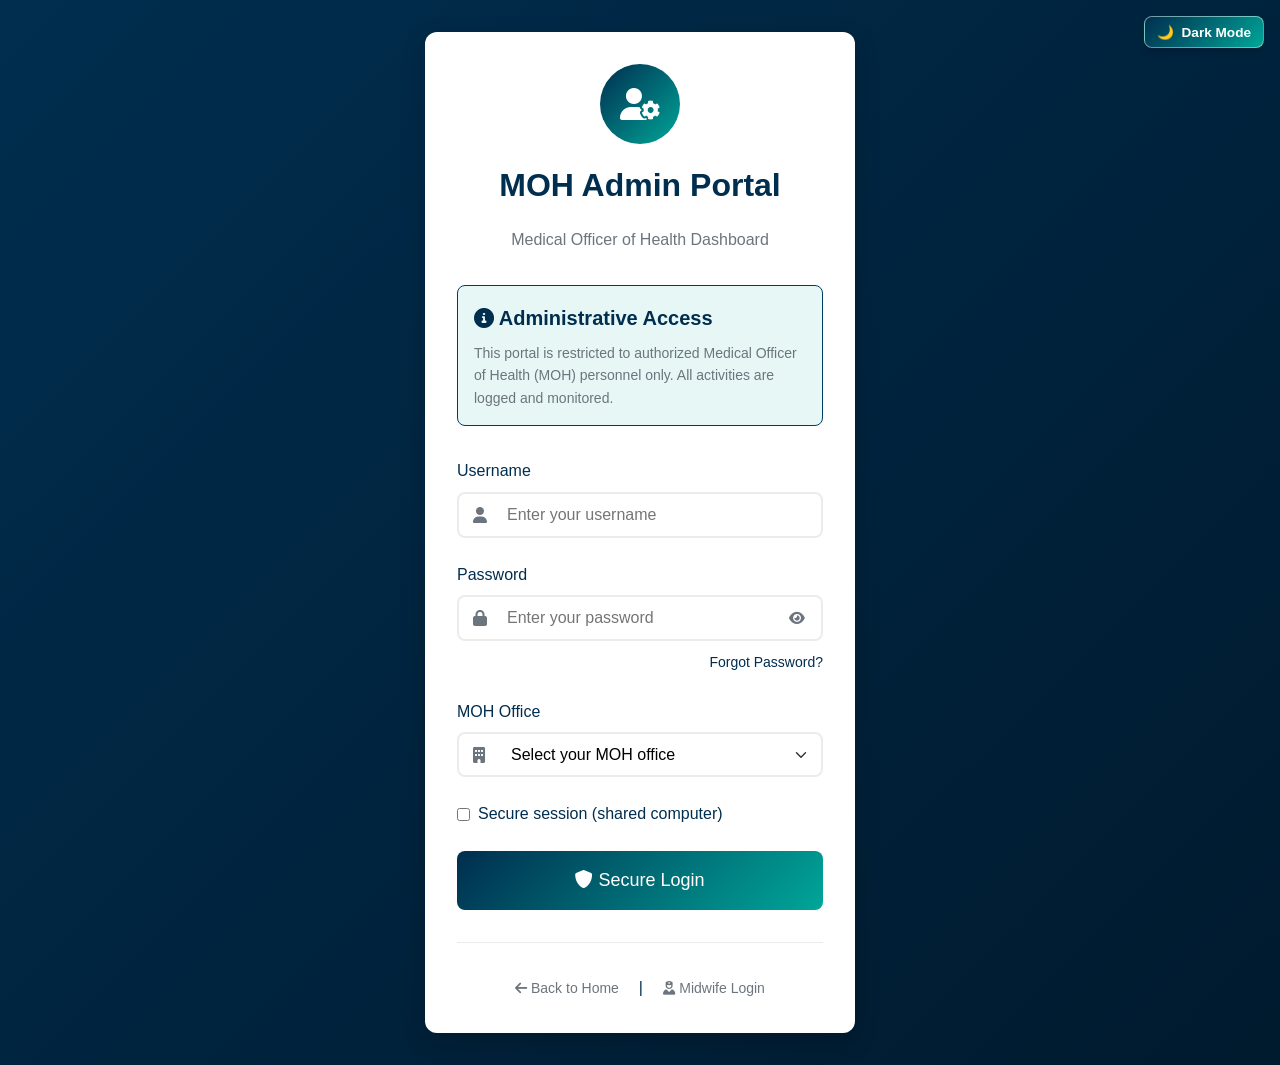
==== admin-login.html @ e60c3512 "Initial commit - MidConnect project" ====
<!DOCTYPE html>
<html lang="en">
<head>
    <meta charset="UTF-8">
    <meta name="viewport" content="width=device-width, initial-scale=1.0">
    <title>MOH Admin Login - MidConnect</title>
    <link rel="stylesheet" href="css/main.css">
    <link rel="stylesheet" href="https://cdnjs.cloudflare.com/ajax/libs/font-awesome/6.0.0/css/all.min.css">
    <style>
        .login-container {
            background: linear-gradient(135deg, var(--primary-blue), var(--primary-dark-blue));
        }
        
        .login-logo {
            background: linear-gradient(135deg, var(--primary-blue), var(--accent-teal));
        }
        
        .login-logo i {
            color: var(--white);
        }

        .input-group .form-select {
            padding-left: 3.25rem;
        }

        .admin-notice {
            background-color: var(--bg-secondary);
            border: 1px solid var(--primary-light-blue);
            border-radius: var(--radius-md);
            padding: 1rem;
            margin-bottom: 2rem;
            text-align: left;
        }

        .admin-notice h5 {
            color: var(--primary-blue);
            margin-bottom: 0.5rem;
        }

        .admin-notice p {
            font-size: 0.875rem;
            color: var(--text-secondary);
            margin-bottom: 0;
        }
    </style>
</head>
<body class="auth-page">
    <div class="login-container">
        <div class="login-card">
            <div class="login-header">
                <div class="login-logo">
                    <i class="fas fa-user-cog"></i>
                </div>
                <h2 class="mb-2" style="color: var(--primary-blue);">MOH Admin Portal</h2>
                <p style="color: var(--gray); margin-bottom: 0;">Medical Officer of Health Dashboard</p>
            </div>

            <div class="admin-notice">
                <h5><i class="fas fa-info-circle"></i> Administrative Access</h5>
                <p>This portal is restricted to authorized Medical Officer of Health (MOH) personnel only. All activities are logged and monitored.</p>
            </div>

            <form id="adminLoginForm">
                <div class="form-group">
                    <label for="admin_username" class="form-label">Username</label>
                    <div class="input-group">
                        <i class="fas fa-user input-icon"></i>
                        <input type="text" class="form-control" id="admin_username" name="username" 
                               placeholder="Enter your username" required>
                    </div>
                    <div class="error-message" id="username_error"></div>
                </div>

                <div class="form-group">
                    <label for="admin_password" class="form-label">Password</label>
                    <div class="input-group">
                        <i class="fas fa-lock input-icon"></i>
                        <input type="password" class="form-control" id="admin_password" name="password" 
                               placeholder="Enter your password" required>
                        <button type="button" class="password-toggle">
                            <i class="fas fa-eye"></i>
                        </button>
                    </div>
                    <div class="forgot-password">
                        <a href="#" id="forgot-password-link">Forgot Password?</a>
                    </div>
                    <div class="error-message" id="password_error"></div>
                </div>

                <div class="form-group">
                    <label for="moh_office" class="form-label">MOH Office</label>
                    <div class="input-group">
                        <i class="fas fa-building input-icon"></i>
                        <select class="form-control form-select" id="moh_office" name="moh_office" required>
                            <option value="">Select your MOH office</option>
                            <option value="attanagalla">MOH Attanagalla</option>
                        </select>
                    </div>
                    <div class="error-message" id="moh_office_error"></div>
                </div>

                <div class="form-group">
                    <div class="form-check">
                        <input type="checkbox" class="form-check-input" id="secure_session" name="secure_session">
                        <label for="secure_session" class="form-check-label">Secure session (shared computer)</label>
                    </div>
                </div>

                <div class="form-group">
                    <button type="submit" class="btn btn-primary w-100 btn-lg">
                        <i class="fas fa-shield-alt"></i> Secure Login
                    </button>
                </div>

                <div class="alert alert-danger" id="login-error" style="display: none;"></div>
            </form>

            <div class="back-home">
                <a href="index.html">
                    <i class="fas fa-arrow-left"></i> Back to Home
                </a>
                <span style="margin: 0 1rem;">|</span>
                <a href="midwife-login.html">
                    <i class="fas fa-user-nurse"></i> Midwife Login
                </a>
            </div>
        </div>
    </div>

    <!-- Forgot Password Modal -->
    <div class="modal" id="forgotPasswordModal">
        <div class="modal-content">
            <div class="modal-header">
                <h4>Admin Password Reset</h4>
                <button type="button" class="modal-close" onclick="closeForgotPasswordModal()">
                    <i class="fas fa-times"></i>
                </button>
            </div>
            <div class="alert alert-info">
                <i class="fas fa-exclamation-circle"></i>
                <strong>Security Notice:</strong> Admin password reset requests require approval from the system administrator.
            </div>
            <form id="forgotPasswordForm">
                <div class="form-group">
                    <label for="reset_username" class="form-label">Username</label>
                    <input type="text" class="form-control" id="reset_username" name="username" 
                           placeholder="Enter your username" required>
                </div>
                <div class="form-group">
                    <label for="reset_email" class="form-label">Official Email</label>
                    <input type="email" class="form-control" id="reset_email" name="email" 
                           placeholder="Enter your official email address" required>
                </div>
                <div class="form-group">
                    <label for="reset_moh_office" class="form-label">MOH Office</label>
                    <select class="form-control form-select" id="reset_moh_office" name="moh_office" required>
                        <option value="">Select your MOH office</option>
                        <option value="colombo_01">MOH Colombo 01</option>
                        <option value="colombo_02">MOH Colombo 02</option>
                        <option value="gampaha">MOH Gampaha</option>
                        <option value="kalutara">MOH Kalutara</option>
                        <option value="kandy">MOH Kandy</option>
                        <!-- Add other MOH offices as needed -->
                    </select>
                </div>
                <div class="form-group">
                    <button type="submit" class="btn btn-warning w-100">
                        <i class="fas fa-paper-plane"></i> Submit Reset Request
                    </button>
                </div>
            </form>
        </div>
    </div>

    <script src="js/page-transitions.js"></script>
    <script src="js/auth.js"></script>
    <script src="js/theme-toggle.js"></script>
    <script>
        // Initialize admin login
        document.addEventListener('DOMContentLoaded', function() {
            initializeAdminLogin();
        });

        function initializeAdminLogin() {
            const form = document.getElementById('adminLoginForm');
            const forgotPasswordLink = document.getElementById('forgot-password-link');

            form.addEventListener('submit', handleAdminLogin);
            forgotPasswordLink.addEventListener('click', function(e) {
                e.preventDefault();
                showForgotPasswordModal();
            });
        }

        function handleAdminLogin(e) {
            e.preventDefault();
            
            const formData = new FormData(e.target);
            const username = formData.get('username');
            const password = formData.get('password');
            const mohOffice = formData.get('moh_office');

            // Clear previous errors
            clearErrors();

            // Validate inputs
            if (!validateAdminLogin(username, password, mohOffice)) {
                return;
            }

            // Show loading state
            const submitBtn = e.target.querySelector('button[type="submit"]');
            const originalText = submitBtn.innerHTML;
            submitBtn.innerHTML = '<i class="fas fa-spinner fa-spin"></i> Authenticating...';
            submitBtn.disabled = true;

            // Client-side authentication with predefined credentials
            setTimeout(() => {
                const validCredentials = [
                    { username: 'admin001', password: 'admin123456', mohOffice: 'attanagalla', mohOfficeName: 'MOH Attanagalla', name: 'Dr. Sarah Johnson', email: 'sarah.johnson@health.gov.lk' }
                ];

                // Enhanced debug logging
                console.log('=== LOGIN DEBUG ===');
                console.log('Username:', username, '(type:', typeof username, ', length:', username?.length, ')');
                console.log('Password:', password, '(type:', typeof password, ', length:', password?.length, ')');
                console.log('MOH Office:', mohOffice, '(type:', typeof mohOffice, ', length:', mohOffice?.length, ')');
                console.log('Valid credentials:', validCredentials);
                
                // Check each credential individually
                validCredentials.forEach((cred, index) => {
                    console.log(`Credential ${index}:`);
                    console.log('  Username match:', cred.username === username, `(${cred.username} === ${username})`);
                    console.log('  Password match:', cred.password === password, `(${cred.password} === ${password})`);
                    console.log('  MOH Office match:', cred.mohOffice === mohOffice, `(${cred.mohOffice} === ${mohOffice})`);
                });
                
                const validUser = validCredentials.find(cred => 
                    cred.username === username && 
                    cred.password === password && 
                    cred.mohOffice === mohOffice
                );

                console.log('Found valid user:', validUser);

                if (validUser) {
                    // Store admin data
                    const adminData = {
                        id: validUser.username,
                        name: validUser.name,
                        email: validUser.email,
                        username: validUser.username,
                        mohOffice: validUser.mohOfficeName,
                        role: 'admin',
                        loginTime: new Date().toISOString()
                    };
                    localStorage.setItem('admin_user', JSON.stringify(adminData));
                    
                    // Show success message briefly
                    submitBtn.innerHTML = '<i class="fas fa-check"></i> Success!';
                    
                    // Redirect to admin dashboard
                    setTimeout(() => {
                        window.location.href = 'admin/dashboard.html';
                    }, 500);
                } else {
                    showError('Invalid username, password, or MOH office. Please check your credentials.');
                    submitBtn.innerHTML = originalText;
                    submitBtn.disabled = false;
                }
            }, 1000); // Simulate network delay
        }

        function validateAdminLogin(username, password, mohOffice) {
            let isValid = true;

            if (!username || username.length < 3) {
                showFieldError('username_error', 'Username must be at least 3 characters');
                isValid = false;
            }

            if (!password || password.length < 6) {
                showFieldError('password_error', 'Password must be at least 6 characters');
                isValid = false;
            }

            if (!mohOffice) {
                showFieldError('moh_office_error', 'Please select your MOH office');
                isValid = false;
            }

            return isValid;
        }

        function togglePassword(inputId) {
            console.log('togglePassword called with inputId:', inputId);
            
            const input = document.getElementById(inputId);
            if (!input) {
                console.error('Input not found:', inputId);
                return;
            }
            
            const inputGroup = input.parentNode;
            const button = inputGroup.querySelector('.password-toggle');
            if (!button) {
                console.error('Button not found');
                return;
            }
            
            const icon = button.querySelector('i');
            if (!icon) {
                console.error('Icon not found');
                return;
            }
            
            console.log('Current input type:', input.type);
            
            if (input.type === 'password') {
                input.type = 'text';
                icon.classList.remove('fa-eye');
                icon.classList.add('fa-eye-slash');
                console.log('Changed to text, icon should be eye-slash');
            } else {
                input.type = 'password';
                icon.classList.remove('fa-eye-slash');
                icon.classList.add('fa-eye');
                console.log('Changed to password, icon should be eye');
            }
        }

        function showForgotPasswordModal() {
            document.getElementById('forgotPasswordModal').classList.add('show');
        }

        function closeForgotPasswordModal() {
            document.getElementById('forgotPasswordModal').classList.remove('show');
        }

        function showError(message) {
            const errorDiv = document.getElementById('login-error');
            errorDiv.textContent = message;
            errorDiv.style.display = 'block';
        }

        function showFieldError(elementId, message) {
            const errorDiv = document.getElementById(elementId);
            errorDiv.textContent = message;
        }

        function clearErrors() {
            document.getElementById('login-error').style.display = 'none';
            document.getElementById('username_error').textContent = '';
            document.getElementById('password_error').textContent = '';
            document.getElementById('moh_office_error').textContent = '';
        }

        // Handle forgot password form
        document.getElementById('forgotPasswordForm').addEventListener('submit', function(e) {
            e.preventDefault();
            
            const formData = new FormData(e.target);
            
            // Simulate API call
            setTimeout(() => {
                alert('Password reset request submitted. System administrator will review and respond within 24 hours.');
                closeForgotPasswordModal();
            }, 1000);
        });

        // Close modal when clicking outside
        document.getElementById('forgotPasswordModal').addEventListener('click', function(e) {
            if (e.target === this) {
                closeForgotPasswordModal();
            }
        });
    </script>
</body>
</html>
---- css/main.css ----
/* MidConnect - Digital Midwife Activity Tracking System */
/* Main CSS File with Medical Professional Color Palette */

:root {
    /* Primary Colors - Custom Theme */
    --primary-blue: #002E4F;
    --primary-light-blue: #003d66;
    --primary-dark-blue: #001a2e;
    
    /* Secondary Colors */
    --secondary-green: #00A699;
    --secondary-light-green: #1ab5a6;
    --secondary-dark-green: #008077;
    
    /* Accent Colors */
    --accent-teal: #00A699;
    --accent-orange: #fd7e14;
    --accent-red: #dc3545;
    
    /* Neutral Colors */
    --white: #FFFFFF;
    --light-gray: #f8f9fa;
    --gray: #6c757d;
    --dark-gray: #343a40;
    --black: #000000;
    
    /* Background Colors */
    --bg-primary: #f8fffe;
    --bg-secondary: #e6f7f5;
    --bg-card: #FFFFFF;
    
    /* Text Colors */
    --text-primary: #002E4F;
    --text-secondary: #6c757d;
    --text-light: #FFFFFF;
    
    /* Shadow */
    --shadow-light: 0 2px 4px rgba(0,0,0,0.1);
    --shadow-medium: 0 4px 6px rgba(0,0,0,0.15);
    --shadow-heavy: 0 8px 25px rgba(0,0,0,0.2);
    
    /* Border Radius */
    --radius-sm: 4px;
    --radius-md: 8px;
    --radius-lg: 12px;
    
    /* Transitions */
    --transition-fast: 0.2s ease;
    --transition-medium: 0.3s ease;
}

:root[data-theme='dark'] {
    --primary-blue: #6db3ff;
    --primary-light-blue: #9fcbff;
    --primary-dark-blue: #4b9df7;

    --secondary-green: #31c9bb;
    --secondary-light-green: #4fd8cc;
    --secondary-dark-green: #1fa89a;

    --accent-teal: #31c9bb;
    --accent-orange: #ff9f40;
    --accent-red: #ff6b7a;

    --white: #111827;
    --light-gray: #1f2937;
    --gray: #9ca3af;
    --dark-gray: #0f172a;
    --black: #f9fafb;

    --bg-primary: #0b1220;
    --bg-secondary: #111827;
    --bg-card: #1f2937;

    --text-primary: #e5e7eb;
    --text-secondary: #cbd5e1;
    --text-light: #f8fafc;

    --shadow-light: 0 2px 4px rgba(0, 0, 0, 0.35);
    --shadow-medium: 0 4px 10px rgba(0, 0, 0, 0.45);
    --shadow-heavy: 0 10px 30px rgba(0, 0, 0, 0.55);
}

/* Global Styles */
* {
    margin: 0;
    padding: 0;
    box-sizing: border-box;
}

body {
    font-family: 'Segoe UI', Tahoma, Geneva, Verdana, sans-serif;
    background-color: var(--bg-primary);
    color: var(--text-primary);
    line-height: 1.6;
    font-size: 16px;
}

body.page-enter {
    animation: pageSlideIn 0.32s ease both;
}

body.page-exit {
    animation: pageSlideOut 0.32s ease both;
}

@keyframes pageSlideIn {
    from {
        opacity: 0;
        transform: translateX(42px);
    }

    to {
        opacity: 1;
        transform: translateX(0);
    }
}

@keyframes pageSlideOut {
    from {
        opacity: 1;
        transform: translateX(0);
    }

    to {
        opacity: 0;
        transform: translateX(-42px);
    }
}

@media (prefers-reduced-motion: reduce) {
    body.page-enter,
    body.page-exit {
        animation: none;
    }
}

.content-with-sidebar .content-section.section-slide-in {
    animation: sectionSlideIn 0.24s ease both;
}

.content-with-sidebar .content-section.section-slide-out {
    animation: sectionSlideOut 0.2s ease both;
}

@keyframes sectionSlideIn {
    from {
        opacity: 0;
        transform: translateX(24px);
    }

    to {
        opacity: 1;
        transform: translateX(0);
    }
}

@keyframes sectionSlideOut {
    from {
        opacity: 1;
        transform: translateX(0);
    }

    to {
        opacity: 0;
        transform: translateX(-24px);
    }
}

@media (prefers-reduced-motion: reduce) {
    .content-with-sidebar .content-section.section-slide-in,
    .content-with-sidebar .content-section.section-slide-out {
        animation: none;
    }
}

h1, h2, h3, h4, h5, h6 {
    font-weight: 600;
    margin-bottom: 1rem;
    color: var(--text-primary);
}

h1 { font-size: 2.5rem; }
h2 { font-size: 2rem; }
h3 { font-size: 1.75rem; }
h4 { font-size: 1.5rem; }
h5 { font-size: 1.25rem; }
h6 { font-size: 1rem; }

p {
    margin-bottom: 1rem;
    color: var(--text-secondary);
}

a {
    color: var(--primary-blue);
    text-decoration: none;
    transition: var(--transition-fast);
}

a:hover {
    color: var(--primary-dark-blue);
    text-decoration: underline;
}

/* Layout Components */
.container {
    max-width: 1200px;
    margin: 0 auto;
    padding: 0 20px;
}

.row {
    display: flex;
    flex-wrap: wrap;
    margin: -10px;
}

.col {
    flex: 1;
    padding: 10px;
}

.col-1 { flex: 0 0 8.333333%; }
.col-2 { flex: 0 0 16.666667%; }
.col-3 { flex: 0 0 25%; }
.col-4 { flex: 0 0 33.333333%; }
.col-6 { flex: 0 0 50%; }
.col-8 { flex: 0 0 66.666667%; }
.col-9 { flex: 0 0 75%; }
.col-12 { flex: 0 0 100%; }

/* Header Styles */
.header {
    background: linear-gradient(135deg, var(--primary-blue), var(--accent-teal));
    color: var(--text-light);
    padding: 1rem 0;
    box-shadow: var(--shadow-medium);
    position: fixed;
    top: 0;
    left: 0;
    right: 0;
    z-index: 1000;
}

.header .container {
    display: flex;
    justify-content: space-between;
    align-items: center;
}

.logo {
    display: flex;
    align-items: center;
    font-size: 1.5rem;
    font-weight: 700;
}

.logo img {
    height: 40px;
    margin-right: 10px;
}

.nav-menu {
    display: flex;
    list-style: none;
    align-items: center;
}

.nav-menu li {
    margin-left: 2rem;
}

.nav-menu a {
    color: var(--text-light);
    font-weight: 500;
    padding: 0.5rem 1rem;
    border-radius: var(--radius-md);
    transition: var(--transition-medium);
}

.nav-menu a:hover {
    background-color: rgba(255, 255, 255, 0.1);
    text-decoration: none;
}

.theme-toggle-btn {
    display: inline-flex;
    align-items: center;
    gap: 0.45rem;
    background: transparent;
    color: var(--text-light);
    border: 1px solid rgba(255, 255, 255, 0.45);
    border-radius: var(--radius-md);
    padding: 0.45rem 0.75rem;
    font-size: 0.85rem;
    font-weight: 600;
    cursor: pointer;
    transition: var(--transition-medium);
}

.theme-toggle-btn:hover {
    background-color: rgba(255, 255, 255, 0.18);
}

.theme-toggle-floating {
    position: fixed;
    top: 1rem;
    right: 1rem;
    z-index: 2100;
    background: linear-gradient(135deg, var(--primary-blue), var(--accent-teal));
    color: var(--text-light);
    border-color: rgba(255, 255, 255, 0.45);
    box-shadow: var(--shadow-medium);
}

:root[data-theme='dark'] .theme-toggle-floating {
    border-color: rgba(109, 179, 255, 0.5);
}

/* Main Content */
.main-content {
    margin-top: 80px;
    padding: 2rem 0;
    min-height: calc(100vh - 140px);
}

/* Card Styles */
.card {
    background: var(--bg-card);
    border-radius: var(--radius-lg);
    box-shadow: var(--shadow-light);
    padding: 1.5rem;
    margin-bottom: 1.5rem;
    border: 1px solid #e9ecef;
    transition: var(--transition-medium);
}

.card:hover {
    box-shadow: var(--shadow-medium);
    transform: translateY(-2px);
}

.card-header {
    padding-bottom: 1rem;
    margin-bottom: 1rem;
    border-bottom: 1px solid #e9ecef;
}

.card-title {
    color: var(--primary-blue);
    margin-bottom: 0.5rem;
}

.card-body {
    padding: 0;
}

/* Button Styles */
.btn {
    display: inline-block;
    padding: 0.75rem 1.5rem;
    border: none;
    border-radius: var(--radius-md);
    font-size: 1rem;
    font-weight: 500;
    text-align: center;
    text-decoration: none;
    cursor: pointer;
    transition: var(--transition-medium);
    line-height: 1.5;
    min-width: 120px;
}

.btn-primary {
    background: linear-gradient(135deg, var(--primary-blue), var(--accent-teal));
    color: var(--text-light);
}

.btn-primary:hover {
    background: linear-gradient(135deg, var(--primary-dark-blue), var(--primary-blue));
    transform: translateY(-1px);
    box-shadow: var(--shadow-medium);
}

.btn-secondary {
    background-color: var(--gray);
    color: var(--text-light);
}

.btn-secondary:hover {
    background-color: var(--dark-gray);
}

.btn-success {
    background: linear-gradient(135deg, var(--accent-teal), var(--secondary-light-green));
    color: var(--text-light);
}

.btn-success:hover {
    background: linear-gradient(135deg, var(--secondary-dark-green), var(--accent-teal));
}

.btn-warning {
    background-color: var(--accent-orange);
    color: var(--text-light);
}

.btn-danger {
    background-color: var(--accent-red);
    color: var(--text-light);
}

.btn-info {
    background-color: var(--accent-teal);
    color: var(--text-light);
}

.btn-outline {
    background-color: transparent;
    border: 2px solid var(--primary-blue);
    color: var(--primary-blue);
}

.btn-outline:hover {
    background-color: var(--primary-blue);
    color: var(--text-light);
}

.btn-sm {
    padding: 0.5rem 1rem;
    font-size: 0.875rem;
    min-width: 80px;
}

.btn-lg {
    padding: 1rem 2rem;
    font-size: 1.125rem;
    min-width: 160px;
}

/* Form Styles */
.form-group {
    margin-bottom: 1.5rem;
}

.form-label {
    display: block;
    margin-bottom: 0.5rem;
    font-weight: 500;
    color: var(--text-primary);
}

.form-control {
    width: 100%;
    padding: 0.75rem;
    border: 2px solid #e9ecef;
    border-radius: var(--radius-md);
    font-size: 1rem;
    transition: var(--transition-fast);
    background-color: var(--white);
}

.form-control:focus {
    outline: none;
    border-color: var(--accent-teal);
    box-shadow: 0 0 0 0.2rem rgba(0, 166, 153, 0.25);
}

.form-control.error {
    border-color: var(--accent-red);
}

.form-select {
    -webkit-appearance: none;
    -moz-appearance: none;
    appearance: none;
    background-image: url('data:image/svg+xml,<svg xmlns="http://www.w3.org/2000/svg" viewBox="0 0 16 16"><path fill="none" stroke="%23343a40" stroke-linecap="round" stroke-linejoin="round" stroke-width="2" d="M2 5l6 6 6-6"/></svg>');
    background-repeat: no-repeat;
    background-position: right 0.75rem center;
    background-size: 16px 12px;
    padding-right: 2.5rem;
}

.form-check {
    display: flex;
    align-items: center;
    margin-bottom: 0.5rem;
}

.form-check-input {
    margin-right: 0.5rem;
}

.error-message {
    color: var(--accent-red);
    font-size: 0.875rem;
    margin-top: 0.25rem;
}

/* Shared Login Page Styles */
.auth-page .login-container {
    min-height: 100vh;
    display: flex;
    align-items: center;
    justify-content: center;
    padding: clamp(1rem, 3vw, 2rem);
}

.auth-page .login-card {
    background: var(--white);
    padding: clamp(1.5rem, 3vw, 2rem);
    border-radius: var(--radius-lg);
    box-shadow: var(--shadow-heavy);
    width: 100%;
    max-width: 430px;
    text-align: center;
}

.auth-page .login-header {
    margin-bottom: 2rem;
}

.auth-page .login-logo {
    width: 80px;
    height: 80px;
    margin: 0 auto 1rem;
    border-radius: 50%;
    display: flex;
    align-items: center;
    justify-content: center;
}

.auth-page .login-logo i {
    font-size: 2rem;
}

.auth-page .input-group {
    position: relative;
}

.auth-page .input-icon {
    position: absolute;
    left: 1rem;
    top: 50%;
    transform: translateY(-50%);
    color: var(--gray);
    z-index: 1;
}

.auth-page .form-group {
    text-align: left;
}

.auth-page .form-control {
    padding-left: 3rem;
}

.auth-page .password-toggle {
    position: absolute;
    right: 1rem;
    top: 50%;
    transform: translateY(-50%);
    background: transparent;
    border: none;
    color: var(--gray);
    cursor: pointer;
    z-index: 10;
    width: 20px;
    height: 20px;
    display: flex;
    align-items: center;
    justify-content: center;
    transition: color 0.2s ease;
    outline: none;
    font-size: 14px;
}

.auth-page .password-toggle:hover,
.auth-page .password-toggle:focus {
    color: var(--primary-blue);
    outline: none;
}

.auth-page .forgot-password {
    text-align: right;
    margin-top: 0.5rem;
}

.auth-page .forgot-password a {
    font-size: 0.875rem;
    color: var(--primary-blue);
}

.auth-page .back-home {
    margin-top: 2rem;
    padding-top: 2rem;
    border-top: 1px solid #e9ecef;
}

.auth-page .back-home a {
    color: var(--gray);
    font-size: 0.875rem;
}

@media (max-width: 576px) {
    .auth-page .login-card {
        max-width: 360px;
    }
}

/* Table Styles */
.table {
    width: 100%;
    border-collapse: collapse;
    margin-bottom: 1rem;
    background-color: var(--white);
    border-radius: var(--radius-md);
    overflow: hidden;
    box-shadow: var(--shadow-light);
}

.table th,
.table td {
    padding: 1rem;
    text-align: left;
    border-bottom: 1px solid #e9ecef;
}

.table th {
    background-color: var(--bg-secondary);
    font-weight: 600;
    color: var(--primary-blue);
}

.table tbody tr:hover {
    background-color: var(--light-gray);
}

/* Tab Styles */
.tab-container {
    margin-bottom: 1.5rem;
}

.nav-tabs {
    display: flex;
    list-style: none;
    border-bottom: 2px solid #e9ecef;
    margin-bottom: 0;
    padding: 0;
}

.nav-tabs .nav-item {
    margin-bottom: -2px;
}

.nav-tabs .nav-link {
    display: block;
    padding: 0.75rem 1.5rem;
    color: var(--text-secondary);
    text-decoration: none;
    border: 2px solid transparent;
    border-bottom: none;
    border-radius: var(--radius-md) var(--radius-md) 0 0;
    transition: var(--transition-medium);
    font-weight: 500;
}

.nav-tabs .nav-link:hover {
    color: var(--primary-blue);
    background-color: var(--bg-secondary);
}

.nav-tabs .nav-link.active {
    color: var(--primary-blue);
    background-color: var(--white);
    border-color: #e9ecef #e9ecef var(--white);
    font-weight: 600;
}

.tab-content {
    background-color: var(--white);
    border-radius: 0 var(--radius-md) var(--radius-md) var(--radius-md);
}

.tab-content.hidden {
    display: none;
}

/* Dashboard Styles */
.dashboard-stats {
    display: grid;
    grid-template-columns: repeat(auto-fit, minmax(250px, 1fr));
    gap: 1.5rem;
    margin-bottom: 2rem;
}

.stat-card {
    background: var(--bg-card);
    padding: 1.5rem;
    border-radius: var(--radius-lg);
    box-shadow: var(--shadow-light);
    text-align: center;
    border-left: 4px solid var(--primary-blue);
    transition: var(--transition-medium);
}

.stat-card:hover {
    transform: translateY(-2px);
    box-shadow: var(--shadow-medium);
}

.stat-card.success {
    border-left-color: var(--secondary-green);
}

.stat-card.warning {
    border-left-color: var(--accent-orange);
}

.stat-card.info {
    border-left-color: var(--accent-teal);
}

.stat-card.danger {
    border-left-color: var(--accent-red);
}

.stat-number {
    font-size: 2.5rem;
    font-weight: 700;
    color: var(--primary-blue);
    margin-bottom: 0.5rem;
}

.stat-label {
    color: var(--text-secondary);
    font-size: 0.875rem;
    text-transform: uppercase;
    letter-spacing: 0.5px;
}

/* Alert Styles */
.alert {
    padding: 1rem;
    border-radius: var(--radius-md);
    margin-bottom: 1rem;
    border: 1px solid transparent;
}

.alert-success {
    background-color: #d4edda;
    border-color: #c3e6cb;
    color: #155724;
}

.alert-warning {
    background-color: #fff3cd;
    border-color: #ffeaa7;
    color: #856404;
}

.alert-danger {
    background-color: #f8d7da;
    border-color: #f5c6cb;
    color: #721c24;
}

.alert-info {
    background-color: #d1ecf1;
    border-color: #bee5eb;
    color: #0c5460;
}

/* Modal Styles */
.modal {
    display: none;
    position: fixed;
    top: 0;
    left: 0;
    width: 100%;
    height: 100%;
    background-color: rgba(0, 0, 0, 0.5);
    z-index: 2000;
}

.modal.show {
    display: flex;
    align-items: center;
    justify-content: center;
}

.modal-content {
    background-color: var(--white);
    padding: 2rem;
    border-radius: var(--radius-lg);
    max-width: 500px;
    width: 90%;
    max-height: 80vh;
    overflow-y: auto;
    box-shadow: var(--shadow-heavy);
}

.modal-header {
    display: flex;
    justify-content: space-between;
    align-items: center;
    margin-bottom: 1rem;
    padding-bottom: 1rem;
    border-bottom: 1px solid #e9ecef;
}

.modal-close {
    background: none;
    border: none;
    font-size: 1.5rem;
    cursor: pointer;
    color: var(--gray);
}

/* Sidebar Styles */
.sidebar {
    width: 250px;
    background-color: var(--white);
    height: calc(100vh - 80px);
    position: fixed;
    top: 80px;
    left: 0;
    box-shadow: var(--shadow-medium);
    overflow-y: auto;
    z-index: 100;
}

.sidebar-menu {
    padding: 1rem 0;
}

.sidebar-menu ul {
    list-style: none;
}

.sidebar-menu li {
    margin-bottom: 0.5rem;
}

.sidebar-menu a {
    display: block;
    padding: 1rem 1.5rem;
    color: var(--text-primary);
    text-decoration: none;
    transition: var(--transition-fast);
    border-left: 3px solid transparent;
}

.sidebar-menu a:hover,
.sidebar-menu a.active {
    background-color: var(--bg-secondary);
    border-left-color: var(--accent-teal);
    color: var(--primary-blue);
}

.sidebar-menu i {
    margin-right: 0.75rem;
    width: 20px;
}

.content-with-sidebar {
    margin-left: 250px;
    padding: 2rem;
}

/* About Section */
.about-section .about-row {
    margin: 0;
    display: grid;
    grid-template-columns: 1.05fr 0.95fr;
    gap: 2rem;
    align-items: center;
}

.about-section .about-text-col,
.about-section .about-image-col {
    padding: 0;
}

.about-image {
    width: 100%;
    height: 400px;
    object-fit: cover;
    border-radius: var(--radius-lg);
    box-shadow: var(--shadow-medium);
    display: block;
}

/* Footer */
.footer {
    background-color: var(--dark-gray);
    color: var(--text-light);
    text-align: center;
    padding: 1rem 0;
    margin-top: auto;
}

.footer-detailed {
    background: linear-gradient(135deg, var(--primary-blue) 0%, var(--primary-light-blue) 55%, var(--accent-teal) 100%);
    color: var(--text-light);
    text-align: left;
    padding: 3rem 0 1.25rem;
}

.footer-grid {
    display: grid;
    grid-template-columns: 1.2fr 1fr 1fr;
    gap: 2.5rem;
}

.footer-logo-wrap {
    display: flex;
    align-items: center;
    gap: 0.75rem;
    margin-bottom: 0.75rem;
}

.footer-logo {
    width: 46px;
    height: 46px;
    object-fit: cover;
    border-radius: 50%;
}

.footer-brand h4 {
    margin: 0;
    color: var(--text-light);
}

.footer-brand p {
    color: rgba(255, 255, 255, 0.86);
    margin-bottom: 1rem;
    max-width: 320px;
}

.footer-socials {
    display: flex;
    gap: 0.5rem;
}

.footer-socials a {
    width: 34px;
    height: 34px;
    border-radius: 50%;
    border: 1px solid rgba(255, 255, 255, 0.45);
    display: inline-flex;
    align-items: center;
    justify-content: center;
    color: var(--text-light);
    transition: var(--transition-medium);
}

.footer-socials a:hover {
    text-decoration: none;
    background-color: rgba(255, 255, 255, 0.2);
    color: var(--white);
}

.footer-links h5,
.footer-details h5 {
    margin-bottom: 1rem;
    color: var(--text-light);
    text-transform: uppercase;
    letter-spacing: 0.04em;
    font-size: 0.95rem;
}

.footer-links ul {
    list-style: none;
    padding: 0;
    margin: 0;
}

.footer-links li {
    margin-bottom: 0.5rem;
}

.footer-links a {
    color: rgba(255, 255, 255, 0.92);
    font-size: 0.95rem;
}

.footer-links a:hover {
    color: var(--white);
    text-decoration: underline;
}

.footer-details .detail-row {
    margin-bottom: 0.7rem;
    line-height: 1.45;
}

.footer-details .detail-label {
    font-weight: 700;
    margin-right: 0.35rem;
    color: var(--white);
}

.footer-details .detail-value {
    color: rgba(255, 255, 255, 0.92);
}

.footer-details a.detail-value {
    color: rgba(255, 255, 255, 0.92);
    text-decoration: none;
}

.footer-details a.detail-value:hover {
    color: var(--white);
    text-decoration: underline;
}

.footer-bottom {
    margin-top: 1.5rem;
    padding-top: 1rem;
    border-top: 1px solid rgba(255, 255, 255, 0.22);
}

.footer-bottom p {
    margin: 0;
    color: rgba(255, 255, 255, 0.88);
    text-align: center;
}

/* Utility Classes */
.text-center { text-align: center; }
.text-left { text-align: left; }
.text-right { text-align: right; }

.mb-0 { margin-bottom: 0; }
.mb-1 { margin-bottom: 0.5rem; }
.mb-2 { margin-bottom: 1rem; }
.mb-3 { margin-bottom: 1.5rem; }
.mb-4 { margin-bottom: 2rem; }

.mt-0 { margin-top: 0; }
.mt-1 { margin-top: 0.5rem; }
.mt-2 { margin-top: 1rem; }
.mt-3 { margin-top: 1.5rem; }
.mt-4 { margin-top: 2rem; }

.p-1 { padding: 0.5rem; }
.p-2 { padding: 1rem; }
.p-3 { padding: 1.5rem; }
.p-4 { padding: 2rem; }

.d-none { display: none; }
.d-block { display: block; }
.d-flex { display: flex; }

.justify-center { justify-content: center; }
.justify-between { justify-content: space-between; }
.align-center { align-items: center; }

.w-100 { width: 100%; }
.h-100 { height: 100%; }

.rounded { border-radius: var(--radius-md); }
.rounded-lg { border-radius: var(--radius-lg); }

.shadow { box-shadow: var(--shadow-light); }
.shadow-md { box-shadow: var(--shadow-medium); }
.shadow-lg { box-shadow: var(--shadow-heavy); }

/* Responsive Design */
@media (max-width: 768px) {
    .container {
        padding: 0 15px;
    }
    
    .row {
        margin: -5px;
    }
    
    .col {
        padding: 5px;
    }
    
    .col-1, .col-2, .col-3, .col-4, .col-6, .col-8, .col-9 {
        flex: 0 0 100%;
    }
    
    .header .container {
        flex-direction: column;
        gap: 1rem;
    }
    
    .nav-menu {
        flex-wrap: wrap;
        justify-content: center;
    }
    
    .nav-menu li {
        margin: 0 0.5rem;
    }
    
    .sidebar {
        transform: translateX(-100%);
        transition: transform 0.3s ease;
    }
    
    .sidebar.show {
        transform: translateX(0);
    }
    
    .content-with-sidebar {
        margin-left: 0;
        padding: 1rem;
    }

    .about-section .about-row {
        grid-template-columns: 1fr;
        gap: 1.5rem;
    }

    .about-image {
        height: 320px;
    }
    
    .dashboard-stats {
        grid-template-columns: 1fr;
    }
    
    .modal-content {
        margin: 1rem;
        width: calc(100% - 2rem);
    }

    .footer-grid {
        grid-template-columns: 1fr 1fr;
        gap: 2rem;
    }
    
    h1 { font-size: 2rem; }
    h2 { font-size: 1.75rem; }
    h3 { font-size: 1.5rem; }
}

@media (max-width: 480px) {
    .btn {
        padding: 0.5rem 1rem;
        font-size: 0.875rem;
    }
    
    .stat-card {
        padding: 1rem;
    }
    
    .stat-number {
        font-size: 2rem;
    }
    
    .table th,
    .table td {
        padding: 0.5rem;
        font-size: 0.875rem;
    }

    .about-image {
        height: 260px;
    }

    .footer-detailed {
        padding-top: 2rem;
    }

    .footer-grid {
        grid-template-columns: 1fr;
        gap: 1.5rem;
    }
}

/* Comprehensive Profile Modal Styles */
#comprehensiveMotherModal .modal-content {
    max-width: 900px !important;
    max-height: 95vh !important;
    overflow-y: auto;
}

#comprehensiveMotherModal .modal-header {
    background: linear-gradient(135deg, #002E4F, #004D40);
    color: white;
    border-radius: var(--radius-lg) var(--radius-lg) 0 0;
    margin-bottom: 0;
    padding: 1.5rem;
    border-bottom: 2px solid #e0e0e0;
}

#comprehensiveMotherModal .modal-header h3 {
    font-size: 1.3rem;
    font-weight: 600;
    margin: 0;
}

#comprehensiveMotherModal .close-btn {
    background: none;
    border: none;
    font-size: 1.5rem;
    cursor: pointer;
    color: white;
    padding: 0;
    width: 30px;
    height: 30px;
    display: flex;
    align-items: center;
    justify-content: center;
    border-radius: 50%;
    transition: background 0.3s;
}

#comprehensiveMotherModal .close-btn:hover {
    background: rgba(255, 255, 255, 0.2);
}

#comprehensiveMotherModal .modal-body {
    padding: 2rem;
}

#comprehensiveMotherModal .modal-footer {
    padding: 1rem 1.5rem;
    border-top: 1px solid #e0e0e0;
    display: flex;
    justify-content: flex-end;
    gap: 1rem;
    background: #f8f9fa;
    border-radius: 0 0 var(--radius-lg) var(--radius-lg);
}

#comprehensiveMotherModal .form-label {
    font-weight: 600;
    color: #002E4F;
    margin-bottom: 0.5rem;
    display: block;
    font-size: 0.9rem;
}

#comprehensiveMotherModal .form-control {
    padding: 0.75rem;
    border: 2px solid #e0e0e0;
    border-radius: 8px;
    transition: border-color 0.3s, box-shadow 0.3s;
    width: 100%;
    font-size: 0.9rem;
}

#comprehensiveMotherModal .form-control:focus {
    border-color: #00A699;
    box-shadow: 0 0 0 3px rgba(0, 166, 153, 0.1);
    outline: none;
}

#comprehensiveMotherModal .form-group {
    margin-bottom: 1.25rem;
}

#comprehensiveMotherModal .row {
    display: flex;
    gap: 1rem;
}

#comprehensiveMotherModal .col-6 {
    flex: 1;
}

#comprehensiveMotherModal .col-12 {
    flex: 1;
}

#comprehensiveMotherModal textarea.form-control {
    resize: vertical;
    min-height: 80px;
}

#comprehensiveMotherModal h4 {
    font-size: 1.1rem;
    font-weight: 700;
    color: #002E4F;
    border-bottom: 2px solid #00A699;
    padding-bottom: 0.5rem;
    margin-bottom: 1rem;
    margin-top: 2rem;
}

#comprehensiveMotherModal h4:first-of-type {
    margin-top: 0;
}

#comprehensiveMotherModal select.form-control {
    background-image: url("data:image/svg+xml,%3csvg xmlns='http://www.w3.org/2000/svg' fill='none' viewBox='0 0 20 20'%3e%3cpath stroke='%236b7280' stroke-linecap='round' stroke-linejoin='round' stroke-width='1.5' d='m6 8 4 4 4-4'/%3e%3c/svg%3e");
    background-position: right 0.5rem center;
    background-repeat: no-repeat;
    background-size: 1.5em 1.5em;
    padding-right: 2.5rem;
}

#comprehensiveMotherModal .btn {
    padding: 0.75rem 1.5rem;
    border-radius: 8px;
    font-weight: 600;
    border: none;
    cursor: pointer;
    transition: all 0.3s;
    font-size: 0.9rem;
}

#comprehensiveMotherModal .btn-primary {
    background: linear-gradient(135deg, #00A699, #007A70);
    color: white;
}

#comprehensiveMotherModal .btn-primary:hover {
    transform: translateY(-2px);
    box-shadow: 0 5px 15px rgba(0, 166, 153, 0.3);
}

#comprehensiveMotherModal .btn-secondary {
    background: #6c757d;
    color: white;
}

#comprehensiveMotherModal .btn-secondary:hover {
    background: #5a6268;
}
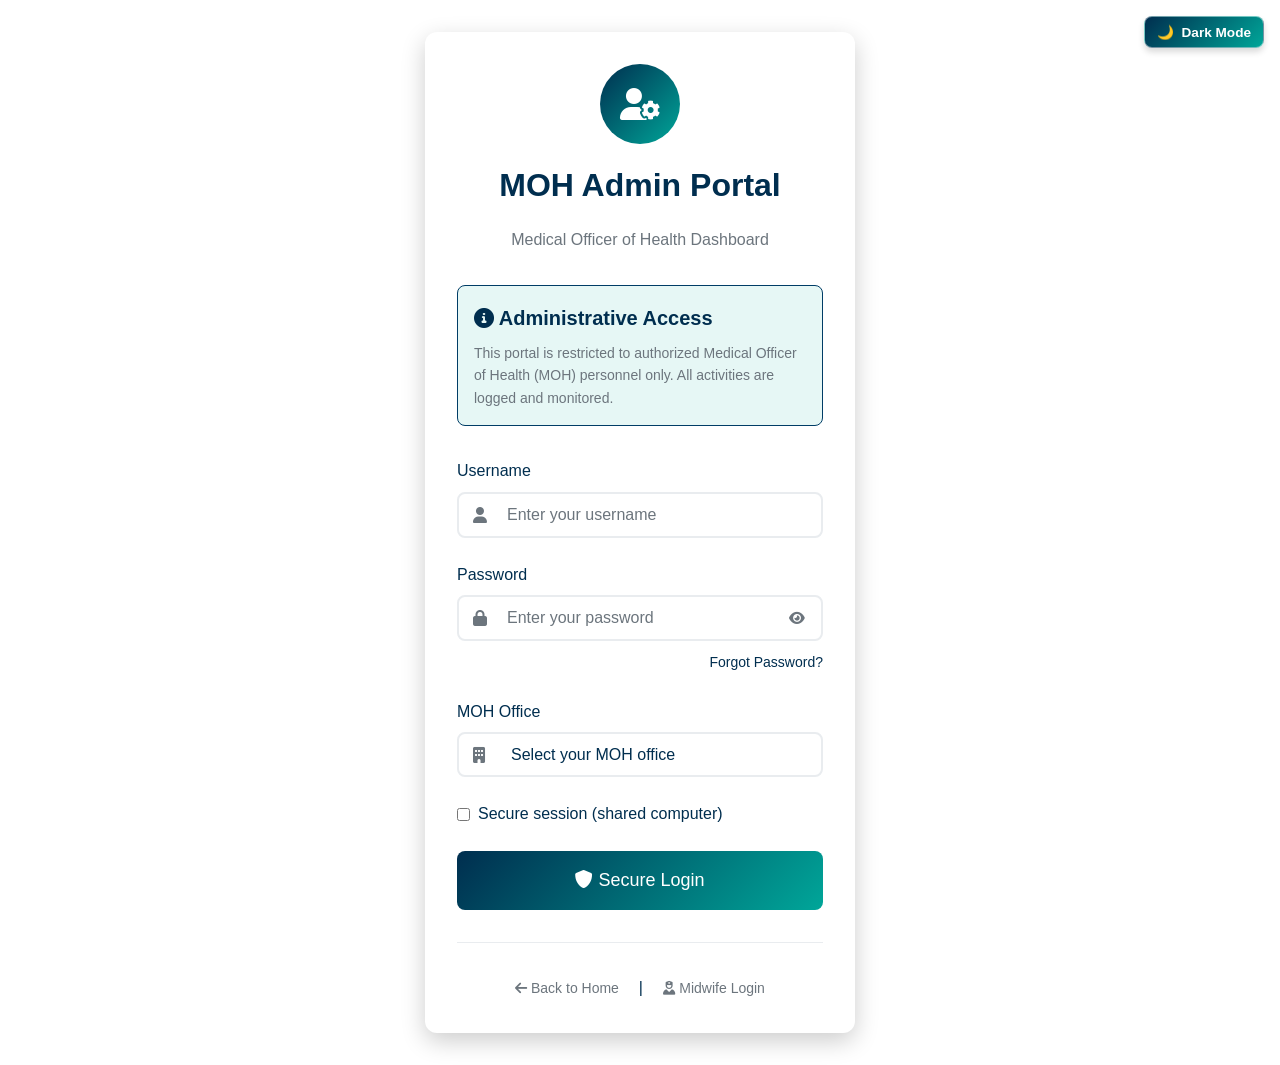
==== commit 373fd207: "Update application files" ====
--- a/admin-login.html
+++ b/admin-login.html
@@ -7,8 +7,36 @@
     <link rel="stylesheet" href="css/main.css">
     <link rel="stylesheet" href="https://cdnjs.cloudflare.com/ajax/libs/font-awesome/6.0.0/css/all.min.css">
     <style>
+        body {
+            position: relative;
+            background: transparent;
+        }
+
+        body::before {
+            content: '';
+            position: fixed;
+            top: 0;
+            left: 0;
+            width: 100%;
+            height: 100%;
+            background-image: url('images/pic2.jpg');
+            background-size: cover;
+            background-position: center;
+            background-attachment: fixed;
+            background-repeat: no-repeat;
+            filter: blur(5px) brightness(1);
+            z-index: -1;
+            transition: filter 0.3s ease;
+        }
+
+        :root[data-theme='dark'] body::before {
+            filter: blur(5px) brightness(0.5);
+        }
+
         .login-container {
-            background: linear-gradient(135deg, var(--primary-blue), var(--primary-dark-blue));
+            background: transparent;
+            position: relative;
+            z-index: 1;
         }
         
         .login-logo {
@@ -41,6 +69,79 @@
             font-size: 0.875rem;
             color: var(--text-secondary);
             margin-bottom: 0;
+        }
+
+        .auth-page .input-group .form-control,
+        .auth-page .input-group .form-select,
+        .auth-page .input-group .form-control:focus,
+        .auth-page .input-group .form-control:active,
+        .auth-page .input-group .form-control:hover {
+            background: #ffffff;
+            color: var(--text-primary);
+            border: 2px solid #e9ecef;
+        }
+
+        :root[data-theme='dark'] .auth-page .input-group .form-control,
+        :root[data-theme='dark'] .auth-page .input-group .form-select,
+        :root[data-theme='dark'] .auth-page .input-group .form-control:focus,
+        :root[data-theme='dark'] .auth-page .input-group .form-control:active,
+        :root[data-theme='dark'] .auth-page .input-group .form-control:hover {
+            background: #081326;
+            color: #ffffff;
+            border: 2px solid #5fb1ff;
+            caret-color: #ffffff;
+        }
+
+        :root[data-theme='dark'] .auth-page .input-group .form-control::placeholder {
+            color: #d6eaff;
+            opacity: 1;
+        }
+
+        :root[data-theme='dark'] .auth-page .input-group .form-select::placeholder {
+            color: #d6eaff;
+            opacity: 1;
+        }
+
+        :root[data-theme='dark'] .auth-page .input-group .input-icon,
+        :root[data-theme='dark'] .auth-page .input-group .password-toggle {
+            color: #d6eaff;
+        }
+
+        :root[data-theme='dark'] .auth-page .input-group .password-toggle:hover,
+        :root[data-theme='dark'] .auth-page .input-group .password-toggle:focus {
+            color: #ffffff;
+        }
+
+        :root[data-theme='dark'] .auth-page .input-group .form-control:-webkit-autofill,
+        :root[data-theme='dark'] .auth-page .input-group .form-control:-webkit-autofill:hover,
+        :root[data-theme='dark'] .auth-page .input-group .form-control:-webkit-autofill:focus,
+        :root[data-theme='dark'] .auth-page .input-group .form-control:-webkit-autofill:active {
+            -webkit-text-fill-color: #ffffff;
+            -webkit-box-shadow: 0 0 0 1000px #081326 inset;
+            box-shadow: 0 0 0 1000px #081326 inset;
+            caret-color: #ffffff;
+            border: 2px solid #5fb1ff;
+            transition: background-color 9999s ease-out 0s;
+        }
+
+        :root[data-theme='dark'] .auth-page .input-group .form-control:valid,
+        :root[data-theme='dark'] .auth-page .input-group .form-control:not(:placeholder-shown) {
+            background: #081326;
+            color: #ffffff;
+        }
+
+        .auth-page .input-group .form-control::placeholder {
+            color: var(--text-secondary);
+        }
+
+        .auth-page .input-group .input-icon,
+        .auth-page .input-group .password-toggle {
+            color: var(--gray);
+        }
+
+        .auth-page .input-group .password-toggle:hover,
+        .auth-page .input-group .password-toggle:focus {
+            color: var(--primary-blue);
         }
     </style>
 </head>
@@ -93,7 +194,8 @@
                         <i class="fas fa-building input-icon"></i>
                         <select class="form-control form-select" id="moh_office" name="moh_office" required>
                             <option value="">Select your MOH office</option>
-                            <option value="attanagalla">MOH Attanagalla</option>
+                            <option value="colombo_01">MOH Colombo 01</option>
+                            <option value="gampaha">MOH Gampaha</option>
                         </select>
                     </div>
                     <div class="error-message" id="moh_office_error"></div>
@@ -217,7 +319,8 @@
             // Client-side authentication with predefined credentials
             setTimeout(() => {
                 const validCredentials = [
-                    { username: 'admin001', password: 'admin123456', mohOffice: 'attanagalla', mohOfficeName: 'MOH Attanagalla', name: 'Dr. Sarah Johnson', email: 'sarah.johnson@health.gov.lk' }
+                    { username: 'admin001', password: 'admin123456', mohOffice: 'colombo_01', mohOfficeName: 'MOH Colombo 01', name: 'Dr. Sarah Johnson', email: 'sarah.johnson@health.gov.lk' },
+                    { username: 'admin002', password: 'admin123456', mohOffice: 'gampaha', mohOfficeName: 'MOH Gampaha', name: 'Dr. Kumara Silva', email: 'kumara.silva@health.gov.lk' }
                 ];
 
                 // Enhanced debug logging
--- a/css/main.css
+++ b/css/main.css
@@ -459,6 +459,12 @@
     font-size: 1rem;
     transition: var(--transition-fast);
     background-color: var(--white);
+    color: var(--text-primary);
+}
+
+.form-control::placeholder {
+    color: var(--text-secondary);
+    opacity: 1;
 }
 
 .form-control:focus {
@@ -480,6 +486,16 @@
     background-position: right 0.75rem center;
     background-size: 16px 12px;
     padding-right: 2.5rem;
+    color: var(--text-primary);
+}
+
+.form-select option {
+    color: var(--text-primary);
+    background-color: var(--white);
+}
+
+:root[data-theme='dark'] .form-select {
+    background-image: url('data:image/svg+xml,<svg xmlns="http://www.w3.org/2000/svg" viewBox="0 0 16 16"><path fill="none" stroke="%23cbd5e1" stroke-linecap="round" stroke-linejoin="round" stroke-width="2" d="M2 5l6 6 6-6"/></svg>');
 }
 
 .form-check {
@@ -554,6 +570,36 @@
 
 .auth-page .form-control {
     padding-left: 3rem;
+    background-color: #ffffff;
+    border: 2px solid #e9ecef;
+    color: var(--text-primary);
+    caret-color: var(--text-primary);
+}
+
+.auth-page .form-control::placeholder {
+    color: var(--text-secondary);
+    opacity: 1;
+}
+
+.auth-page .form-control:focus,
+.auth-page .form-control:active,
+.auth-page .form-control:hover {
+    background-color: #ffffff;
+    color: var(--text-primary);
+    border-color: var(--accent-teal);
+    box-shadow: 0 0 0 0.2rem rgba(0, 166, 153, 0.25);
+}
+
+.auth-page .form-control:-webkit-autofill,
+.auth-page .form-control:-webkit-autofill:hover,
+.auth-page .form-control:-webkit-autofill:focus,
+.auth-page .form-control:-webkit-autofill:active {
+    -webkit-text-fill-color: var(--text-primary);
+    -webkit-box-shadow: 0 0 0 1000px #ffffff inset;
+    box-shadow: 0 0 0 1000px #ffffff inset;
+    caret-color: var(--text-primary);
+    border: 2px solid #e9ecef;
+    transition: background-color 9999s ease-out 0s;
 }
 
 .auth-page .password-toggle {
@@ -582,6 +628,10 @@
     outline: none;
 }
 
+.auth-page .input-icon {
+    color: var(--gray);
+}
+
 .auth-page .forgot-password {
     text-align: right;
     margin-top: 0.5rem;
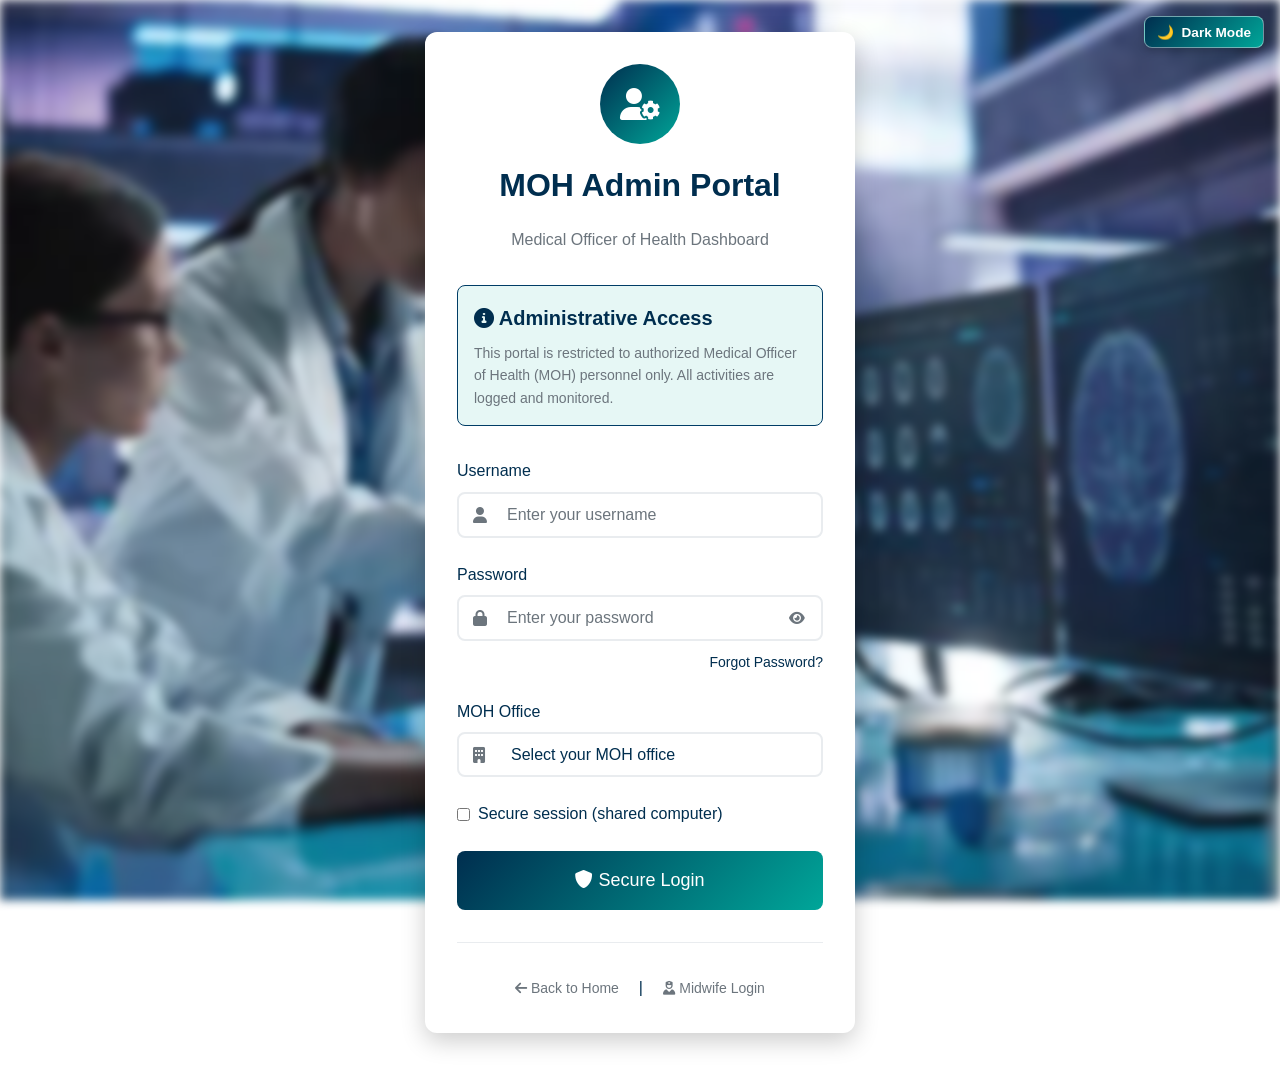
==== commit 53a9b8b8: "create activity feature" ====
--- a/admin-login.html
+++ b/admin-login.html
@@ -364,7 +364,7 @@
                     
                     // Redirect to admin dashboard
                     setTimeout(() => {
-                        window.location.href = 'admin/dashboard.html';
+                        window.location.href = 'admin/dashboard.php';
                     }, 500);
                 } else {
                     showError('Invalid username, password, or MOH office. Please check your credentials.');
--- a/css/main.css
+++ b/css/main.css
@@ -1,1379 +1,1968 @@
-/* MidConnect - Digital Midwife Activity Tracking System */
-/* Main CSS File with Medical Professional Color Palette */
-
-:root {
-    /* Primary Colors - Custom Theme */
-    --primary-blue: #002E4F;
-    --primary-light-blue: #003d66;
-    --primary-dark-blue: #001a2e;
-    
-    /* Secondary Colors */
-    --secondary-green: #00A699;
-    --secondary-light-green: #1ab5a6;
-    --secondary-dark-green: #008077;
-    
-    /* Accent Colors */
-    --accent-teal: #00A699;
-    --accent-orange: #fd7e14;
-    --accent-red: #dc3545;
-    
-    /* Neutral Colors */
-    --white: #FFFFFF;
-    --light-gray: #f8f9fa;
-    --gray: #6c757d;
-    --dark-gray: #343a40;
-    --black: #000000;
-    
-    /* Background Colors */
-    --bg-primary: #f8fffe;
-    --bg-secondary: #e6f7f5;
-    --bg-card: #FFFFFF;
-    
-    /* Text Colors */
-    --text-primary: #002E4F;
-    --text-secondary: #6c757d;
-    --text-light: #FFFFFF;
-    
-    /* Shadow */
-    --shadow-light: 0 2px 4px rgba(0,0,0,0.1);
-    --shadow-medium: 0 4px 6px rgba(0,0,0,0.15);
-    --shadow-heavy: 0 8px 25px rgba(0,0,0,0.2);
-    
-    /* Border Radius */
-    --radius-sm: 4px;
-    --radius-md: 8px;
-    --radius-lg: 12px;
-    
-    /* Transitions */
-    --transition-fast: 0.2s ease;
-    --transition-medium: 0.3s ease;
-}
-
-:root[data-theme='dark'] {
-    --primary-blue: #6db3ff;
-    --primary-light-blue: #9fcbff;
-    --primary-dark-blue: #4b9df7;
-
-    --secondary-green: #31c9bb;
-    --secondary-light-green: #4fd8cc;
-    --secondary-dark-green: #1fa89a;
-
-    --accent-teal: #31c9bb;
-    --accent-orange: #ff9f40;
-    --accent-red: #ff6b7a;
-
-    --white: #111827;
-    --light-gray: #1f2937;
-    --gray: #9ca3af;
-    --dark-gray: #0f172a;
-    --black: #f9fafb;
-
-    --bg-primary: #0b1220;
-    --bg-secondary: #111827;
-    --bg-card: #1f2937;
-
-    --text-primary: #e5e7eb;
-    --text-secondary: #cbd5e1;
-    --text-light: #f8fafc;
-
-    --shadow-light: 0 2px 4px rgba(0, 0, 0, 0.35);
-    --shadow-medium: 0 4px 10px rgba(0, 0, 0, 0.45);
-    --shadow-heavy: 0 10px 30px rgba(0, 0, 0, 0.55);
-}
-
-/* Global Styles */
-* {
-    margin: 0;
-    padding: 0;
-    box-sizing: border-box;
-}
-
-body {
-    font-family: 'Segoe UI', Tahoma, Geneva, Verdana, sans-serif;
-    background-color: var(--bg-primary);
-    color: var(--text-primary);
-    line-height: 1.6;
-    font-size: 16px;
-}
-
-body.page-enter {
-    animation: pageSlideIn 0.32s ease both;
-}
-
-body.page-exit {
-    animation: pageSlideOut 0.32s ease both;
-}
-
-@keyframes pageSlideIn {
-    from {
-        opacity: 0;
-        transform: translateX(42px);
-    }
-
-    to {
-        opacity: 1;
-        transform: translateX(0);
-    }
-}
-
-@keyframes pageSlideOut {
-    from {
-        opacity: 1;
-        transform: translateX(0);
-    }
-
-    to {
-        opacity: 0;
-        transform: translateX(-42px);
-    }
-}
-
-@media (prefers-reduced-motion: reduce) {
-    body.page-enter,
-    body.page-exit {
-        animation: none;
-    }
-}
-
-.content-with-sidebar .content-section.section-slide-in {
-    animation: sectionSlideIn 0.24s ease both;
-}
-
-.content-with-sidebar .content-section.section-slide-out {
-    animation: sectionSlideOut 0.2s ease both;
-}
-
-@keyframes sectionSlideIn {
-    from {
-        opacity: 0;
-        transform: translateX(24px);
-    }
-
-    to {
-        opacity: 1;
-        transform: translateX(0);
-    }
-}
-
-@keyframes sectionSlideOut {
-    from {
-        opacity: 1;
-        transform: translateX(0);
-    }
-
-    to {
-        opacity: 0;
-        transform: translateX(-24px);
-    }
-}
-
-@media (prefers-reduced-motion: reduce) {
-    .content-with-sidebar .content-section.section-slide-in,
-    .content-with-sidebar .content-section.section-slide-out {
-        animation: none;
-    }
-}
-
-h1, h2, h3, h4, h5, h6 {
-    font-weight: 600;
-    margin-bottom: 1rem;
-    color: var(--text-primary);
-}
-
-h1 { font-size: 2.5rem; }
-h2 { font-size: 2rem; }
-h3 { font-size: 1.75rem; }
-h4 { font-size: 1.5rem; }
-h5 { font-size: 1.25rem; }
-h6 { font-size: 1rem; }
-
-p {
-    margin-bottom: 1rem;
-    color: var(--text-secondary);
-}
-
-a {
-    color: var(--primary-blue);
-    text-decoration: none;
-    transition: var(--transition-fast);
-}
-
-a:hover {
-    color: var(--primary-dark-blue);
-    text-decoration: underline;
-}
-
-/* Layout Components */
-.container {
-    max-width: 1200px;
-    margin: 0 auto;
-    padding: 0 20px;
-}
-
-.row {
-    display: flex;
-    flex-wrap: wrap;
-    margin: -10px;
-}
-
-.col {
-    flex: 1;
-    padding: 10px;
-}
-
-.col-1 { flex: 0 0 8.333333%; }
-.col-2 { flex: 0 0 16.666667%; }
-.col-3 { flex: 0 0 25%; }
-.col-4 { flex: 0 0 33.333333%; }
-.col-6 { flex: 0 0 50%; }
-.col-8 { flex: 0 0 66.666667%; }
-.col-9 { flex: 0 0 75%; }
-.col-12 { flex: 0 0 100%; }
-
-/* Header Styles */
-.header {
-    background: linear-gradient(135deg, var(--primary-blue), var(--accent-teal));
-    color: var(--text-light);
-    padding: 1rem 0;
-    box-shadow: var(--shadow-medium);
-    position: fixed;
-    top: 0;
-    left: 0;
-    right: 0;
-    z-index: 1000;
-}
-
-.header .container {
-    display: flex;
-    justify-content: space-between;
-    align-items: center;
-}
-
-.logo {
-    display: flex;
-    align-items: center;
-    font-size: 1.5rem;
-    font-weight: 700;
-}
-
-.logo img {
-    height: 40px;
-    margin-right: 10px;
-}
-
-.nav-menu {
-    display: flex;
-    list-style: none;
-    align-items: center;
-}
-
-.nav-menu li {
-    margin-left: 2rem;
-}
-
-.nav-menu a {
-    color: var(--text-light);
-    font-weight: 500;
-    padding: 0.5rem 1rem;
-    border-radius: var(--radius-md);
-    transition: var(--transition-medium);
-}
-
-.nav-menu a:hover {
-    background-color: rgba(255, 255, 255, 0.1);
-    text-decoration: none;
-}
-
-.theme-toggle-btn {
-    display: inline-flex;
-    align-items: center;
-    gap: 0.45rem;
-    background: transparent;
-    color: var(--text-light);
-    border: 1px solid rgba(255, 255, 255, 0.45);
-    border-radius: var(--radius-md);
-    padding: 0.45rem 0.75rem;
-    font-size: 0.85rem;
-    font-weight: 600;
-    cursor: pointer;
-    transition: var(--transition-medium);
-}
-
-.theme-toggle-btn:hover {
-    background-color: rgba(255, 255, 255, 0.18);
-}
-
-.theme-toggle-floating {
-    position: fixed;
-    top: 1rem;
-    right: 1rem;
-    z-index: 2100;
-    background: linear-gradient(135deg, var(--primary-blue), var(--accent-teal));
-    color: var(--text-light);
-    border-color: rgba(255, 255, 255, 0.45);
-    box-shadow: var(--shadow-medium);
-}
-
-:root[data-theme='dark'] .theme-toggle-floating {
-    border-color: rgba(109, 179, 255, 0.5);
-}
-
-/* Main Content */
-.main-content {
-    margin-top: 80px;
-    padding: 2rem 0;
-    min-height: calc(100vh - 140px);
-}
-
-/* Card Styles */
-.card {
-    background: var(--bg-card);
-    border-radius: var(--radius-lg);
-    box-shadow: var(--shadow-light);
-    padding: 1.5rem;
-    margin-bottom: 1.5rem;
-    border: 1px solid #e9ecef;
-    transition: var(--transition-medium);
-}
-
-.card:hover {
-    box-shadow: var(--shadow-medium);
-    transform: translateY(-2px);
-}
-
-.card-header {
-    padding-bottom: 1rem;
-    margin-bottom: 1rem;
-    border-bottom: 1px solid #e9ecef;
-}
-
-.card-title {
-    color: var(--primary-blue);
-    margin-bottom: 0.5rem;
-}
-
-.card-body {
-    padding: 0;
-}
-
-/* Button Styles */
-.btn {
-    display: inline-block;
-    padding: 0.75rem 1.5rem;
-    border: none;
-    border-radius: var(--radius-md);
-    font-size: 1rem;
-    font-weight: 500;
-    text-align: center;
-    text-decoration: none;
-    cursor: pointer;
-    transition: var(--transition-medium);
-    line-height: 1.5;
-    min-width: 120px;
-}
-
-.btn-primary {
-    background: linear-gradient(135deg, var(--primary-blue), var(--accent-teal));
-    color: var(--text-light);
-}
-
-.btn-primary:hover {
-    background: linear-gradient(135deg, var(--primary-dark-blue), var(--primary-blue));
-    transform: translateY(-1px);
-    box-shadow: var(--shadow-medium);
-}
-
-.btn-secondary {
-    background-color: var(--gray);
-    color: var(--text-light);
-}
-
-.btn-secondary:hover {
-    background-color: var(--dark-gray);
-}
-
-.btn-success {
-    background: linear-gradient(135deg, var(--accent-teal), var(--secondary-light-green));
-    color: var(--text-light);
-}
-
-.btn-success:hover {
-    background: linear-gradient(135deg, var(--secondary-dark-green), var(--accent-teal));
-}
-
-.btn-warning {
-    background-color: var(--accent-orange);
-    color: var(--text-light);
-}
-
-.btn-danger {
-    background-color: var(--accent-red);
-    color: var(--text-light);
-}
-
-.btn-info {
-    background-color: var(--accent-teal);
-    color: var(--text-light);
-}
-
-.btn-outline {
-    background-color: transparent;
-    border: 2px solid var(--primary-blue);
-    color: var(--primary-blue);
-}
-
-.btn-outline:hover {
-    background-color: var(--primary-blue);
-    color: var(--text-light);
-}
-
-.btn-sm {
-    padding: 0.5rem 1rem;
-    font-size: 0.875rem;
-    min-width: 80px;
-}
-
-.btn-lg {
-    padding: 1rem 2rem;
-    font-size: 1.125rem;
-    min-width: 160px;
-}
-
-/* Form Styles */
-.form-group {
-    margin-bottom: 1.5rem;
-}
-
-.form-label {
-    display: block;
-    margin-bottom: 0.5rem;
-    font-weight: 500;
-    color: var(--text-primary);
-}
-
-.form-control {
-    width: 100%;
-    padding: 0.75rem;
-    border: 2px solid #e9ecef;
-    border-radius: var(--radius-md);
-    font-size: 1rem;
-    transition: var(--transition-fast);
-    background-color: var(--white);
-    color: var(--text-primary);
-}
-
-.form-control::placeholder {
-    color: var(--text-secondary);
-    opacity: 1;
-}
-
-.form-control:focus {
-    outline: none;
-    border-color: var(--accent-teal);
-    box-shadow: 0 0 0 0.2rem rgba(0, 166, 153, 0.25);
-}
-
-.form-control.error {
-    border-color: var(--accent-red);
-}
-
-.form-select {
-    -webkit-appearance: none;
-    -moz-appearance: none;
-    appearance: none;
-    background-image: url('data:image/svg+xml,<svg xmlns="http://www.w3.org/2000/svg" viewBox="0 0 16 16"><path fill="none" stroke="%23343a40" stroke-linecap="round" stroke-linejoin="round" stroke-width="2" d="M2 5l6 6 6-6"/></svg>');
-    background-repeat: no-repeat;
-    background-position: right 0.75rem center;
-    background-size: 16px 12px;
-    padding-right: 2.5rem;
-    color: var(--text-primary);
-}
-
-.form-select option {
-    color: var(--text-primary);
-    background-color: var(--white);
-}
-
-:root[data-theme='dark'] .form-select {
-    background-image: url('data:image/svg+xml,<svg xmlns="http://www.w3.org/2000/svg" viewBox="0 0 16 16"><path fill="none" stroke="%23cbd5e1" stroke-linecap="round" stroke-linejoin="round" stroke-width="2" d="M2 5l6 6 6-6"/></svg>');
-}
-
-.form-check {
-    display: flex;
-    align-items: center;
-    margin-bottom: 0.5rem;
-}
-
-.form-check-input {
-    margin-right: 0.5rem;
-}
-
-.error-message {
-    color: var(--accent-red);
-    font-size: 0.875rem;
-    margin-top: 0.25rem;
-}
-
-/* Shared Login Page Styles */
-.auth-page .login-container {
-    min-height: 100vh;
-    display: flex;
-    align-items: center;
-    justify-content: center;
-    padding: clamp(1rem, 3vw, 2rem);
-}
-
-.auth-page .login-card {
-    background: var(--white);
-    padding: clamp(1.5rem, 3vw, 2rem);
-    border-radius: var(--radius-lg);
-    box-shadow: var(--shadow-heavy);
-    width: 100%;
-    max-width: 430px;
-    text-align: center;
-}
-
-.auth-page .login-header {
-    margin-bottom: 2rem;
-}
-
-.auth-page .login-logo {
-    width: 80px;
-    height: 80px;
-    margin: 0 auto 1rem;
-    border-radius: 50%;
-    display: flex;
-    align-items: center;
-    justify-content: center;
-}
-
-.auth-page .login-logo i {
-    font-size: 2rem;
-}
-
-.auth-page .input-group {
-    position: relative;
-}
-
-.auth-page .input-icon {
-    position: absolute;
-    left: 1rem;
-    top: 50%;
-    transform: translateY(-50%);
-    color: var(--gray);
-    z-index: 1;
-}
-
-.auth-page .form-group {
-    text-align: left;
-}
-
-.auth-page .form-control {
-    padding-left: 3rem;
-    background-color: #ffffff;
-    border: 2px solid #e9ecef;
-    color: var(--text-primary);
-    caret-color: var(--text-primary);
-}
-
-.auth-page .form-control::placeholder {
-    color: var(--text-secondary);
-    opacity: 1;
-}
-
-.auth-page .form-control:focus,
-.auth-page .form-control:active,
-.auth-page .form-control:hover {
-    background-color: #ffffff;
-    color: var(--text-primary);
-    border-color: var(--accent-teal);
-    box-shadow: 0 0 0 0.2rem rgba(0, 166, 153, 0.25);
-}
-
-.auth-page .form-control:-webkit-autofill,
-.auth-page .form-control:-webkit-autofill:hover,
-.auth-page .form-control:-webkit-autofill:focus,
-.auth-page .form-control:-webkit-autofill:active {
-    -webkit-text-fill-color: var(--text-primary);
-    -webkit-box-shadow: 0 0 0 1000px #ffffff inset;
-    box-shadow: 0 0 0 1000px #ffffff inset;
-    caret-color: var(--text-primary);
-    border: 2px solid #e9ecef;
-    transition: background-color 9999s ease-out 0s;
-}
-
-.auth-page .password-toggle {
-    position: absolute;
-    right: 1rem;
-    top: 50%;
-    transform: translateY(-50%);
-    background: transparent;
-    border: none;
-    color: var(--gray);
-    cursor: pointer;
-    z-index: 10;
-    width: 20px;
-    height: 20px;
-    display: flex;
-    align-items: center;
-    justify-content: center;
-    transition: color 0.2s ease;
-    outline: none;
-    font-size: 14px;
-}
-
-.auth-page .password-toggle:hover,
-.auth-page .password-toggle:focus {
-    color: var(--primary-blue);
-    outline: none;
-}
-
-.auth-page .input-icon {
-    color: var(--gray);
-}
-
-.auth-page .forgot-password {
-    text-align: right;
-    margin-top: 0.5rem;
-}
-
-.auth-page .forgot-password a {
-    font-size: 0.875rem;
-    color: var(--primary-blue);
-}
-
-.auth-page .back-home {
-    margin-top: 2rem;
-    padding-top: 2rem;
-    border-top: 1px solid #e9ecef;
-}
-
-.auth-page .back-home a {
-    color: var(--gray);
-    font-size: 0.875rem;
-}
-
-@media (max-width: 576px) {
-    .auth-page .login-card {
-        max-width: 360px;
-    }
-}
-
-/* Table Styles */
-.table {
-    width: 100%;
-    border-collapse: collapse;
-    margin-bottom: 1rem;
-    background-color: var(--white);
-    border-radius: var(--radius-md);
-    overflow: hidden;
-    box-shadow: var(--shadow-light);
-}
-
-.table th,
-.table td {
-    padding: 1rem;
-    text-align: left;
-    border-bottom: 1px solid #e9ecef;
-}
-
-.table th {
-    background-color: var(--bg-secondary);
-    font-weight: 600;
-    color: var(--primary-blue);
-}
-
-.table tbody tr:hover {
-    background-color: var(--light-gray);
-}
-
-/* Tab Styles */
-.tab-container {
-    margin-bottom: 1.5rem;
-}
-
-.nav-tabs {
-    display: flex;
-    list-style: none;
-    border-bottom: 2px solid #e9ecef;
-    margin-bottom: 0;
-    padding: 0;
-}
-
-.nav-tabs .nav-item {
-    margin-bottom: -2px;
-}
-
-.nav-tabs .nav-link {
-    display: block;
-    padding: 0.75rem 1.5rem;
-    color: var(--text-secondary);
-    text-decoration: none;
-    border: 2px solid transparent;
-    border-bottom: none;
-    border-radius: var(--radius-md) var(--radius-md) 0 0;
-    transition: var(--transition-medium);
-    font-weight: 500;
-}
-
-.nav-tabs .nav-link:hover {
-    color: var(--primary-blue);
-    background-color: var(--bg-secondary);
-}
-
-.nav-tabs .nav-link.active {
-    color: var(--primary-blue);
-    background-color: var(--white);
-    border-color: #e9ecef #e9ecef var(--white);
-    font-weight: 600;
-}
-
-.tab-content {
-    background-color: var(--white);
-    border-radius: 0 var(--radius-md) var(--radius-md) var(--radius-md);
-}
-
-.tab-content.hidden {
-    display: none;
-}
-
-/* Dashboard Styles */
-.dashboard-stats {
-    display: grid;
-    grid-template-columns: repeat(auto-fit, minmax(250px, 1fr));
-    gap: 1.5rem;
-    margin-bottom: 2rem;
-}
-
-.stat-card {
-    background: var(--bg-card);
-    padding: 1.5rem;
-    border-radius: var(--radius-lg);
-    box-shadow: var(--shadow-light);
-    text-align: center;
-    border-left: 4px solid var(--primary-blue);
-    transition: var(--transition-medium);
-}
-
-.stat-card:hover {
-    transform: translateY(-2px);
-    box-shadow: var(--shadow-medium);
-}
-
-.stat-card.success {
-    border-left-color: var(--secondary-green);
-}
-
-.stat-card.warning {
-    border-left-color: var(--accent-orange);
-}
-
-.stat-card.info {
-    border-left-color: var(--accent-teal);
-}
-
-.stat-card.danger {
-    border-left-color: var(--accent-red);
-}
-
-.stat-number {
-    font-size: 2.5rem;
-    font-weight: 700;
-    color: var(--primary-blue);
-    margin-bottom: 0.5rem;
-}
-
-.stat-label {
-    color: var(--text-secondary);
-    font-size: 0.875rem;
-    text-transform: uppercase;
-    letter-spacing: 0.5px;
-}
-
-/* Alert Styles */
-.alert {
-    padding: 1rem;
-    border-radius: var(--radius-md);
-    margin-bottom: 1rem;
-    border: 1px solid transparent;
-}
-
-.alert-success {
-    background-color: #d4edda;
-    border-color: #c3e6cb;
-    color: #155724;
-}
-
-.alert-warning {
-    background-color: #fff3cd;
-    border-color: #ffeaa7;
-    color: #856404;
-}
-
-.alert-danger {
-    background-color: #f8d7da;
-    border-color: #f5c6cb;
-    color: #721c24;
-}
-
-.alert-info {
-    background-color: #d1ecf1;
-    border-color: #bee5eb;
-    color: #0c5460;
-}
-
-/* Modal Styles */
-.modal {
-    display: none;
-    position: fixed;
-    top: 0;
-    left: 0;
-    width: 100%;
-    height: 100%;
-    background-color: rgba(0, 0, 0, 0.5);
-    z-index: 2000;
-}
-
-.modal.show {
-    display: flex;
-    align-items: center;
-    justify-content: center;
-}
-
-.modal-content {
-    background-color: var(--white);
-    padding: 2rem;
-    border-radius: var(--radius-lg);
-    max-width: 500px;
-    width: 90%;
-    max-height: 80vh;
-    overflow-y: auto;
-    box-shadow: var(--shadow-heavy);
-}
-
-.modal-header {
-    display: flex;
-    justify-content: space-between;
-    align-items: center;
-    margin-bottom: 1rem;
-    padding-bottom: 1rem;
-    border-bottom: 1px solid #e9ecef;
-}
-
-.modal-close {
-    background: none;
-    border: none;
-    font-size: 1.5rem;
-    cursor: pointer;
-    color: var(--gray);
-}
-
-/* Sidebar Styles */
-.sidebar {
-    width: 250px;
-    background-color: var(--white);
-    height: calc(100vh - 80px);
-    position: fixed;
-    top: 80px;
-    left: 0;
-    box-shadow: var(--shadow-medium);
-    overflow-y: auto;
-    z-index: 100;
-}
-
-.sidebar-menu {
-    padding: 1rem 0;
-}
-
-.sidebar-menu ul {
-    list-style: none;
-}
-
-.sidebar-menu li {
-    margin-bottom: 0.5rem;
-}
-
-.sidebar-menu a {
-    display: block;
-    padding: 1rem 1.5rem;
-    color: var(--text-primary);
-    text-decoration: none;
-    transition: var(--transition-fast);
-    border-left: 3px solid transparent;
-}
-
-.sidebar-menu a:hover,
-.sidebar-menu a.active {
-    background-color: var(--bg-secondary);
-    border-left-color: var(--accent-teal);
-    color: var(--primary-blue);
-}
-
-.sidebar-menu i {
-    margin-right: 0.75rem;
-    width: 20px;
-}
-
-.content-with-sidebar {
-    margin-left: 250px;
-    padding: 2rem;
-}
-
-/* About Section */
-.about-section .about-row {
-    margin: 0;
-    display: grid;
-    grid-template-columns: 1.05fr 0.95fr;
-    gap: 2rem;
-    align-items: center;
-}
-
-.about-section .about-text-col,
-.about-section .about-image-col {
-    padding: 0;
-}
-
-.about-image {
-    width: 100%;
-    height: 400px;
-    object-fit: cover;
-    border-radius: var(--radius-lg);
-    box-shadow: var(--shadow-medium);
-    display: block;
-}
-
-/* Footer */
-.footer {
-    background-color: var(--dark-gray);
-    color: var(--text-light);
-    text-align: center;
-    padding: 1rem 0;
-    margin-top: auto;
-}
-
-.footer-detailed {
-    background: linear-gradient(135deg, var(--primary-blue) 0%, var(--primary-light-blue) 55%, var(--accent-teal) 100%);
-    color: var(--text-light);
-    text-align: left;
-    padding: 3rem 0 1.25rem;
-}
-
-.footer-grid {
-    display: grid;
-    grid-template-columns: 1.2fr 1fr 1fr;
-    gap: 2.5rem;
-}
-
-.footer-logo-wrap {
-    display: flex;
-    align-items: center;
-    gap: 0.75rem;
-    margin-bottom: 0.75rem;
-}
-
-.footer-logo {
-    width: 46px;
-    height: 46px;
-    object-fit: cover;
-    border-radius: 50%;
-}
-
-.footer-brand h4 {
-    margin: 0;
-    color: var(--text-light);
-}
-
-.footer-brand p {
-    color: rgba(255, 255, 255, 0.86);
-    margin-bottom: 1rem;
-    max-width: 320px;
-}
-
-.footer-socials {
-    display: flex;
-    gap: 0.5rem;
-}
-
-.footer-socials a {
-    width: 34px;
-    height: 34px;
-    border-radius: 50%;
-    border: 1px solid rgba(255, 255, 255, 0.45);
-    display: inline-flex;
-    align-items: center;
-    justify-content: center;
-    color: var(--text-light);
-    transition: var(--transition-medium);
-}
-
-.footer-socials a:hover {
-    text-decoration: none;
-    background-color: rgba(255, 255, 255, 0.2);
-    color: var(--white);
-}
-
-.footer-links h5,
-.footer-details h5 {
-    margin-bottom: 1rem;
-    color: var(--text-light);
-    text-transform: uppercase;
-    letter-spacing: 0.04em;
-    font-size: 0.95rem;
-}
-
-.footer-links ul {
-    list-style: none;
-    padding: 0;
-    margin: 0;
-}
-
-.footer-links li {
-    margin-bottom: 0.5rem;
-}
-
-.footer-links a {
-    color: rgba(255, 255, 255, 0.92);
-    font-size: 0.95rem;
-}
-
-.footer-links a:hover {
-    color: var(--white);
-    text-decoration: underline;
-}
-
-.footer-details .detail-row {
-    margin-bottom: 0.7rem;
-    line-height: 1.45;
-}
-
-.footer-details .detail-label {
-    font-weight: 700;
-    margin-right: 0.35rem;
-    color: var(--white);
-}
-
-.footer-details .detail-value {
-    color: rgba(255, 255, 255, 0.92);
-}
-
-.footer-details a.detail-value {
-    color: rgba(255, 255, 255, 0.92);
-    text-decoration: none;
-}
-
-.footer-details a.detail-value:hover {
-    color: var(--white);
-    text-decoration: underline;
-}
-
-.footer-bottom {
-    margin-top: 1.5rem;
-    padding-top: 1rem;
-    border-top: 1px solid rgba(255, 255, 255, 0.22);
-}
-
-.footer-bottom p {
-    margin: 0;
-    color: rgba(255, 255, 255, 0.88);
-    text-align: center;
-}
-
-/* Utility Classes */
-.text-center { text-align: center; }
-.text-left { text-align: left; }
-.text-right { text-align: right; }
-
-.mb-0 { margin-bottom: 0; }
-.mb-1 { margin-bottom: 0.5rem; }
-.mb-2 { margin-bottom: 1rem; }
-.mb-3 { margin-bottom: 1.5rem; }
-.mb-4 { margin-bottom: 2rem; }
-
-.mt-0 { margin-top: 0; }
-.mt-1 { margin-top: 0.5rem; }
-.mt-2 { margin-top: 1rem; }
-.mt-3 { margin-top: 1.5rem; }
-.mt-4 { margin-top: 2rem; }
-
-.p-1 { padding: 0.5rem; }
-.p-2 { padding: 1rem; }
-.p-3 { padding: 1.5rem; }
-.p-4 { padding: 2rem; }
-
-.d-none { display: none; }
-.d-block { display: block; }
-.d-flex { display: flex; }
-
-.justify-center { justify-content: center; }
-.justify-between { justify-content: space-between; }
-.align-center { align-items: center; }
-
-.w-100 { width: 100%; }
-.h-100 { height: 100%; }
-
-.rounded { border-radius: var(--radius-md); }
-.rounded-lg { border-radius: var(--radius-lg); }
-
-.shadow { box-shadow: var(--shadow-light); }
-.shadow-md { box-shadow: var(--shadow-medium); }
-.shadow-lg { box-shadow: var(--shadow-heavy); }
-
-/* Responsive Design */
-@media (max-width: 768px) {
-    .container {
-        padding: 0 15px;
-    }
-    
-    .row {
-        margin: -5px;
-    }
-    
-    .col {
-        padding: 5px;
-    }
-    
-    .col-1, .col-2, .col-3, .col-4, .col-6, .col-8, .col-9 {
-        flex: 0 0 100%;
-    }
-    
-    .header .container {
-        flex-direction: column;
-        gap: 1rem;
-    }
-    
-    .nav-menu {
-        flex-wrap: wrap;
-        justify-content: center;
-    }
-    
-    .nav-menu li {
-        margin: 0 0.5rem;
-    }
-    
-    .sidebar {
-        transform: translateX(-100%);
-        transition: transform 0.3s ease;
-    }
-    
-    .sidebar.show {
-        transform: translateX(0);
-    }
-    
-    .content-with-sidebar {
-        margin-left: 0;
-        padding: 1rem;
-    }
-
-    .about-section .about-row {
-        grid-template-columns: 1fr;
-        gap: 1.5rem;
-    }
-
-    .about-image {
-        height: 320px;
-    }
-    
-    .dashboard-stats {
-        grid-template-columns: 1fr;
-    }
-    
-    .modal-content {
-        margin: 1rem;
-        width: calc(100% - 2rem);
-    }
-
-    .footer-grid {
-        grid-template-columns: 1fr 1fr;
-        gap: 2rem;
-    }
-    
-    h1 { font-size: 2rem; }
-    h2 { font-size: 1.75rem; }
-    h3 { font-size: 1.5rem; }
-}
-
-@media (max-width: 480px) {
-    .btn {
-        padding: 0.5rem 1rem;
-        font-size: 0.875rem;
-    }
-    
-    .stat-card {
-        padding: 1rem;
-    }
-    
-    .stat-number {
-        font-size: 2rem;
-    }
-    
-    .table th,
-    .table td {
-        padding: 0.5rem;
-        font-size: 0.875rem;
-    }
-
-    .about-image {
-        height: 260px;
-    }
-
-    .footer-detailed {
-        padding-top: 2rem;
-    }
-
-    .footer-grid {
-        grid-template-columns: 1fr;
-        gap: 1.5rem;
-    }
-}
-
-/* Comprehensive Profile Modal Styles */
-#comprehensiveMotherModal .modal-content {
-    max-width: 900px !important;
-    max-height: 95vh !important;
-    overflow-y: auto;
-}
-
-#comprehensiveMotherModal .modal-header {
-    background: linear-gradient(135deg, #002E4F, #004D40);
-    color: white;
-    border-radius: var(--radius-lg) var(--radius-lg) 0 0;
-    margin-bottom: 0;
-    padding: 1.5rem;
-    border-bottom: 2px solid #e0e0e0;
-}
-
-#comprehensiveMotherModal .modal-header h3 {
-    font-size: 1.3rem;
-    font-weight: 600;
-    margin: 0;
-}
-
-#comprehensiveMotherModal .close-btn {
-    background: none;
-    border: none;
-    font-size: 1.5rem;
-    cursor: pointer;
-    color: white;
-    padding: 0;
-    width: 30px;
-    height: 30px;
-    display: flex;
-    align-items: center;
-    justify-content: center;
-    border-radius: 50%;
-    transition: background 0.3s;
-}
-
-#comprehensiveMotherModal .close-btn:hover {
-    background: rgba(255, 255, 255, 0.2);
-}
-
-#comprehensiveMotherModal .modal-body {
-    padding: 2rem;
-}
-
-#comprehensiveMotherModal .modal-footer {
-    padding: 1rem 1.5rem;
-    border-top: 1px solid #e0e0e0;
-    display: flex;
-    justify-content: flex-end;
-    gap: 1rem;
-    background: #f8f9fa;
-    border-radius: 0 0 var(--radius-lg) var(--radius-lg);
-}
-
-#comprehensiveMotherModal .form-label {
-    font-weight: 600;
-    color: #002E4F;
-    margin-bottom: 0.5rem;
-    display: block;
-    font-size: 0.9rem;
-}
-
-#comprehensiveMotherModal .form-control {
-    padding: 0.75rem;
-    border: 2px solid #e0e0e0;
-    border-radius: 8px;
-    transition: border-color 0.3s, box-shadow 0.3s;
-    width: 100%;
-    font-size: 0.9rem;
-}
-
-#comprehensiveMotherModal .form-control:focus {
-    border-color: #00A699;
-    box-shadow: 0 0 0 3px rgba(0, 166, 153, 0.1);
-    outline: none;
-}
-
-#comprehensiveMotherModal .form-group {
-    margin-bottom: 1.25rem;
-}
-
-#comprehensiveMotherModal .row {
-    display: flex;
-    gap: 1rem;
-}
-
-#comprehensiveMotherModal .col-6 {
-    flex: 1;
-}
-
-#comprehensiveMotherModal .col-12 {
-    flex: 1;
-}
-
-#comprehensiveMotherModal textarea.form-control {
-    resize: vertical;
-    min-height: 80px;
-}
-
-#comprehensiveMotherModal h4 {
-    font-size: 1.1rem;
-    font-weight: 700;
-    color: #002E4F;
-    border-bottom: 2px solid #00A699;
-    padding-bottom: 0.5rem;
-    margin-bottom: 1rem;
-    margin-top: 2rem;
-}
-
-#comprehensiveMotherModal h4:first-of-type {
-    margin-top: 0;
-}
-
-#comprehensiveMotherModal select.form-control {
-    background-image: url("data:image/svg+xml,%3csvg xmlns='http://www.w3.org/2000/svg' fill='none' viewBox='0 0 20 20'%3e%3cpath stroke='%236b7280' stroke-linecap='round' stroke-linejoin='round' stroke-width='1.5' d='m6 8 4 4 4-4'/%3e%3c/svg%3e");
-    background-position: right 0.5rem center;
-    background-repeat: no-repeat;
-    background-size: 1.5em 1.5em;
-    padding-right: 2.5rem;
-}
-
-#comprehensiveMotherModal .btn {
-    padding: 0.75rem 1.5rem;
-    border-radius: 8px;
-    font-weight: 600;
-    border: none;
-    cursor: pointer;
-    transition: all 0.3s;
-    font-size: 0.9rem;
-}
-
-#comprehensiveMotherModal .btn-primary {
-    background: linear-gradient(135deg, #00A699, #007A70);
-    color: white;
-}
-
-#comprehensiveMotherModal .btn-primary:hover {
-    transform: translateY(-2px);
-    box-shadow: 0 5px 15px rgba(0, 166, 153, 0.3);
-}
-
-#comprehensiveMotherModal .btn-secondary {
-    background: #6c757d;
-    color: white;
-}
-
-#comprehensiveMotherModal .btn-secondary:hover {
-    background: #5a6268;
-}+/* MidConnect - Digital Midwife Activity Tracking System */
+/* Main CSS File with Medical Professional Color Palette */
+
+:root {
+    /* Primary Colors - Custom Theme */
+    --primary-blue: #002E4F;
+    --primary-light-blue: #003d66;
+    --primary-dark-blue: #001a2e;
+    
+    /* Secondary Colors */
+    --secondary-green: #00A699;
+    --secondary-light-green: #1ab5a6;
+    --secondary-dark-green: #008077;
+    
+    /* Accent Colors */
+    --accent-teal: #00A699;
+    --accent-orange: #fd7e14;
+    --accent-red: #dc3545;
+    
+    /* Neutral Colors */
+    --white: #FFFFFF;
+    --light-gray: #f8f9fa;
+    --gray: #6c757d;
+    --dark-gray: #343a40;
+    --black: #000000;
+    
+    /* Background Colors */
+    --bg-primary: #f8fffe;
+    --bg-secondary: #e6f7f5;
+    --bg-card: #FFFFFF;
+    
+    /* Text Colors */
+    --text-primary: #002E4F;
+    --text-secondary: #6c757d;
+    --text-muted: #6c757d;
+    --text-dark: #343a40;
+    --text-light: #FFFFFF;
+    
+    /* Shadow */
+    --shadow-light: 0 2px 4px rgba(0,0,0,0.1);
+    --shadow-medium: 0 4px 6px rgba(0,0,0,0.15);
+    --shadow-heavy: 0 8px 25px rgba(0,0,0,0.2);
+    
+    /* Border Radius */
+    --radius-sm: 4px;
+    --radius-md: 8px;
+    --radius-lg: 12px;
+    
+    /* Transitions */
+    --transition-fast: 0.2s ease;
+    --transition-medium: 0.3s ease;
+}
+
+:root[data-theme='dark'] {
+    --primary-blue: #6db3ff;
+    --primary-light-blue: #9fcbff;
+    --primary-dark-blue: #4b9df7;
+
+    --secondary-green: #31c9bb;
+    --secondary-light-green: #4fd8cc;
+    --secondary-dark-green: #1fa89a;
+
+    --accent-teal: #31c9bb;
+    --accent-orange: #ff9f40;
+    --accent-red: #ff6b7a;
+
+    --white: #111827;
+    --light-gray: #1f2937;
+    --gray: #9ca3af;
+    --dark-gray: #0f172a;
+    --black: #f9fafb;
+
+    --bg-primary: #0b1220;
+    --bg-secondary: #111827;
+    --bg-card: #1f2937;
+
+    --text-primary: #e5e7eb;
+    --text-secondary: #cbd5e1;
+    --text-muted: #94a3b8;
+    --text-dark: #e5e7eb;
+    --text-light: #f8fafc;
+
+    --shadow-light: 0 2px 4px rgba(0, 0, 0, 0.35);
+    --shadow-medium: 0 4px 10px rgba(0, 0, 0, 0.45);
+    --shadow-heavy: 0 10px 30px rgba(0, 0, 0, 0.55);
+}
+
+/* Global Styles */
+* {
+    margin: 0;
+    padding: 0;
+    box-sizing: border-box;
+}
+
+body {
+    font-family: 'Segoe UI', Tahoma, Geneva, Verdana, sans-serif;
+    background-color: var(--bg-primary);
+    color: var(--text-primary);
+    line-height: 1.6;
+    font-size: 16px;
+}
+
+body.page-enter {
+    animation: pageSlideIn 0.32s ease both;
+}
+
+body.page-exit {
+    animation: pageSlideOut 0.32s ease both;
+}
+
+@keyframes pageSlideIn {
+    from {
+        opacity: 0;
+        transform: translateX(42px);
+    }
+
+    to {
+        opacity: 1;
+        transform: translateX(0);
+    }
+}
+
+@keyframes pageSlideOut {
+    from {
+        opacity: 1;
+        transform: translateX(0);
+    }
+
+    to {
+        opacity: 0;
+        transform: translateX(-42px);
+    }
+}
+
+@media (prefers-reduced-motion: reduce) {
+    body.page-enter,
+    body.page-exit {
+        animation: none;
+    }
+}
+
+.content-with-sidebar .content-section.section-slide-in {
+    animation: sectionSlideIn 0.24s ease both;
+}
+
+.content-with-sidebar .content-section.section-slide-out {
+    animation: sectionSlideOut 0.2s ease both;
+}
+
+@keyframes sectionSlideIn {
+    from {
+        opacity: 0;
+        transform: translateX(24px);
+    }
+
+    to {
+        opacity: 1;
+        transform: translateX(0);
+    }
+}
+
+@keyframes sectionSlideOut {
+    from {
+        opacity: 1;
+        transform: translateX(0);
+    }
+
+    to {
+        opacity: 0;
+        transform: translateX(-24px);
+    }
+}
+
+@media (prefers-reduced-motion: reduce) {
+    .content-with-sidebar .content-section.section-slide-in,
+    .content-with-sidebar .content-section.section-slide-out {
+        animation: none;
+    }
+}
+
+h1, h2, h3, h4, h5, h6 {
+    font-weight: 600;
+    margin-bottom: 1rem;
+    color: var(--text-primary);
+}
+
+h1 { font-size: 2.5rem; }
+h2 { font-size: 2rem; }
+h3 { font-size: 1.75rem; }
+h4 { font-size: 1.5rem; }
+h5 { font-size: 1.25rem; }
+h6 { font-size: 1rem; }
+
+p {
+    margin-bottom: 1rem;
+    color: var(--text-secondary);
+}
+
+a {
+    color: var(--primary-blue);
+    text-decoration: none;
+    transition: var(--transition-fast);
+}
+
+a:hover {
+    color: var(--primary-dark-blue);
+    text-decoration: underline;
+}
+
+/* Layout Components */
+.container {
+    max-width: 1200px;
+    margin: 0 auto;
+    padding: 0 20px;
+}
+
+.row {
+    display: flex;
+    flex-wrap: wrap;
+    margin: -10px;
+}
+
+.col {
+    flex: 1;
+    padding: 10px;
+}
+
+.col-1 { flex: 0 0 8.333333%; }
+.col-2 { flex: 0 0 16.666667%; }
+.col-3 { flex: 0 0 25%; }
+.col-4 { flex: 0 0 33.333333%; }
+.col-6 { flex: 0 0 50%; }
+.col-8 { flex: 0 0 66.666667%; }
+.col-9 { flex: 0 0 75%; }
+.col-12 { flex: 0 0 100%; }
+
+/* Header Styles */
+.header {
+    background: linear-gradient(135deg, var(--primary-blue), var(--accent-teal));
+    color: var(--text-light);
+    padding: 1rem 0;
+    box-shadow: var(--shadow-medium);
+    position: fixed;
+    top: 0;
+    left: 0;
+    right: 0;
+    z-index: 1000;
+}
+
+.header .container {
+    display: flex;
+    justify-content: space-between;
+    align-items: center;
+    max-width: 100%;
+    padding: 0 1.5rem;
+}
+
+.header-left {
+    display: flex;
+    align-items: center;
+    gap: 0.75rem;
+    margin-left: -0.25rem;
+}
+
+.logo {
+    display: flex;
+    align-items: center;
+    font-size: 1.5rem;
+    font-weight: 700;
+}
+
+.logo img {
+    height: 40px;
+    margin-right: 10px;
+}
+
+.nav-menu {
+    display: flex;
+    list-style: none;
+    align-items: center;
+}
+
+.nav-menu li {
+    margin-left: 2rem;
+}
+
+.nav-menu a {
+    color: var(--text-light);
+    font-weight: 500;
+    padding: 0.5rem 1rem;
+    border-radius: var(--radius-md);
+    transition: var(--transition-medium);
+}
+
+.nav-menu a:hover {
+    background-color: rgba(255, 255, 255, 0.1);
+    text-decoration: none;
+}
+
+.theme-toggle-btn {
+    display: inline-flex;
+    align-items: center;
+    gap: 0.45rem;
+    background: transparent;
+    color: var(--text-light);
+    border: 1px solid rgba(255, 255, 255, 0.45);
+    border-radius: var(--radius-md);
+    padding: 0.45rem 0.75rem;
+    font-size: 0.85rem;
+    font-weight: 600;
+    cursor: pointer;
+    transition: var(--transition-medium);
+}
+
+.theme-toggle-btn:hover {
+    background-color: rgba(255, 255, 255, 0.18);
+}
+
+/* Nav Actions Group - Theme Toggle + Profile */
+.nav-actions {
+    display: flex;
+    align-items: center;
+    gap: 0.75rem;
+    position: relative;
+}
+
+.profile-link {
+    display: flex;
+    align-items: center;
+    padding: 0;
+    border: none;
+    background: transparent;
+    border-radius: 50%;
+    cursor: pointer;
+    transition: transform 0.2s ease, box-shadow 0.2s ease;
+}
+
+.profile-link:hover {
+    transform: scale(1.05);
+    box-shadow: 0 0 0 3px rgba(255, 255, 255, 0.3);
+    background-color: transparent;
+}
+
+.navbar-profile-img {
+    width: 40px;
+    height: 40px;
+    border-radius: 50%;
+    object-fit: cover;
+    border: 2px solid rgba(255, 255, 255, 0.5);
+    transition: border-color 0.2s ease;
+    cursor: pointer;
+}
+
+.profile-link:hover .navbar-profile-img {
+    border-color: rgba(255, 255, 255, 0.9);
+}
+
+/* Profile Dropdown Menu */
+.profile-dropdown {
+    position: absolute;
+    top: calc(100% + 0.75rem);
+    right: 0;
+    width: 280px;
+    background: var(--white);
+    border-radius: var(--radius-lg);
+    box-shadow: var(--shadow-heavy);
+    padding: 1rem;
+    z-index: 1100;
+    opacity: 0;
+    visibility: hidden;
+    transform: translateY(-10px);
+    transition: opacity 0.2s ease, visibility 0.2s ease, transform 0.2s ease;
+}
+
+.profile-dropdown.show {
+    opacity: 1;
+    visibility: visible;
+    transform: translateY(0);
+}
+
+.profile-dropdown::before {
+    content: '';
+    position: absolute;
+    top: -8px;
+    right: 16px;
+    width: 0;
+    height: 0;
+    border-left: 8px solid transparent;
+    border-right: 8px solid transparent;
+    border-bottom: 8px solid var(--white);
+}
+
+.profile-dropdown-header {
+    display: flex;
+    align-items: center;
+    gap: 0.75rem;
+    padding-bottom: 1rem;
+    border-bottom: 1px solid #e9ecef;
+    margin-bottom: 1rem;
+}
+
+.dropdown-profile-img {
+    width: 50px;
+    height: 50px;
+    border-radius: 50%;
+    object-fit: cover;
+    border: 2px solid var(--accent-teal);
+}
+
+.profile-info h4 {
+    margin: 0;
+    font-size: 1rem;
+    color: var(--text-primary);
+}
+
+.profile-info p {
+    margin: 0.25rem 0 0;
+    font-size: 0.85rem;
+    color: var(--text-secondary);
+}
+
+.profile-area {
+    display: flex;
+    align-items: center;
+    gap: 0.35rem;
+    font-size: 0.8rem;
+    color: var(--accent-teal);
+}
+
+.profile-area i {
+    font-size: 0.75rem;
+}
+
+.profile-dropdown-actions {
+    display: flex;
+    flex-direction: column;
+    gap: 0.5rem;
+}
+
+.dropdown-btn {
+    display: flex;
+    align-items: center;
+    justify-content: center;
+    gap: 0.5rem;
+    padding: 0.6rem 1rem;
+    border-radius: var(--radius-md);
+    font-size: 0.9rem;
+    font-weight: 500;
+    text-decoration: none;
+    border: none;
+    cursor: pointer;
+    transition: var(--transition-fast);
+}
+
+.dropdown-btn-primary {
+    background: linear-gradient(135deg, var(--primary-blue), var(--accent-teal));
+    color: var(--text-light);
+}
+
+.dropdown-btn-primary:hover {
+    transform: translateY(-1px);
+    box-shadow: var(--shadow-medium);
+    color: var(--text-light);
+    text-decoration: none;
+}
+
+.dropdown-btn-danger {
+    background-color: var(--bg-secondary);
+    color: var(--accent-red);
+    border: 1px solid #e9ecef;
+}
+
+.dropdown-btn-danger:hover {
+    background-color: var(--accent-red);
+    color: var(--text-light);
+}
+
+.theme-toggle-floating {
+    position: fixed;
+    top: 1rem;
+    right: 1rem;
+    z-index: 2100;
+    background: linear-gradient(135deg, var(--primary-blue), var(--accent-teal));
+    color: var(--text-light);
+    border-color: rgba(255, 255, 255, 0.45);
+    box-shadow: var(--shadow-medium);
+}
+
+:root[data-theme='dark'] .theme-toggle-floating {
+    border-color: rgba(109, 179, 255, 0.5);
+}
+
+/* Main Content */
+.main-content {
+    margin-top: 80px;
+    padding: 2rem 0;
+    min-height: calc(100vh - 140px);
+}
+
+/* Card Styles */
+.card {
+    background: var(--bg-card);
+    border-radius: var(--radius-lg);
+    box-shadow: var(--shadow-light);
+    padding: 1.5rem;
+    margin-bottom: 1.5rem;
+    border: 1px solid #e9ecef;
+    transition: var(--transition-medium);
+}
+
+.card:hover {
+    box-shadow: var(--shadow-medium);
+    transform: translateY(-2px);
+}
+
+.card-header {
+    padding-bottom: 1rem;
+    margin-bottom: 1rem;
+    border-bottom: 1px solid #e9ecef;
+}
+
+.card-title {
+    color: var(--primary-blue);
+    margin-bottom: 0.5rem;
+}
+
+.card-body {
+    padding: 0;
+}
+
+/* Button Styles */
+.btn {
+    display: inline-block;
+    padding: 0.75rem 1.5rem;
+    border: none;
+    border-radius: var(--radius-md);
+    font-size: 1rem;
+    font-weight: 500;
+    text-align: center;
+    text-decoration: none;
+    cursor: pointer;
+    transition: var(--transition-medium);
+    line-height: 1.5;
+    min-width: 120px;
+}
+
+.btn-primary {
+    background: linear-gradient(135deg, var(--primary-blue), var(--accent-teal));
+    color: var(--text-light);
+}
+
+.btn-primary:hover {
+    background: linear-gradient(135deg, var(--primary-dark-blue), var(--primary-blue));
+    transform: translateY(-1px);
+    box-shadow: var(--shadow-medium);
+}
+
+.btn-secondary {
+    background-color: var(--gray);
+    color: var(--text-light);
+}
+
+.btn-secondary:hover {
+    background-color: var(--dark-gray);
+}
+
+.btn-success {
+    background: linear-gradient(135deg, var(--accent-teal), var(--secondary-light-green));
+    color: var(--text-light);
+}
+
+.btn-success:hover {
+    background: linear-gradient(135deg, var(--secondary-dark-green), var(--accent-teal));
+}
+
+.btn-warning {
+    background-color: var(--accent-orange);
+    color: var(--text-light);
+}
+
+.btn-danger {
+    background-color: var(--accent-red);
+    color: var(--text-light);
+}
+
+.btn-info {
+    background-color: var(--accent-teal);
+    color: var(--text-light);
+}
+
+.btn-outline {
+    background-color: transparent;
+    border: 2px solid var(--primary-blue);
+    color: var(--primary-blue);
+}
+
+.btn-outline:hover,
+.btn-outline-primary:hover {
+    background-color: var(--primary-blue);
+    color: var(--text-light);
+}
+
+.btn-outline-primary {
+    background-color: transparent;
+    border: 2px solid var(--primary-blue);
+    color: var(--primary-blue);
+}
+
+.btn-sm {
+    padding: 0.5rem 1rem;
+    font-size: 0.875rem;
+    min-width: 80px;
+}
+
+.btn-lg {
+    padding: 1rem 2rem;
+    font-size: 1.125rem;
+    min-width: 160px;
+}
+
+/* Form Styles */
+.form-group {
+    margin-bottom: 1.5rem;
+}
+
+.form-label {
+    display: block;
+    margin-bottom: 0.5rem;
+    font-weight: 500;
+    color: var(--text-primary);
+}
+
+.form-control {
+    width: 100%;
+    padding: 0.75rem;
+    border: 2px solid #e9ecef;
+    border-radius: var(--radius-md);
+    font-size: 1rem;
+    transition: var(--transition-fast);
+    background-color: var(--white);
+    color: var(--text-primary);
+}
+
+.form-control::placeholder {
+    color: var(--text-secondary);
+    opacity: 1;
+}
+
+.form-control:focus {
+    outline: none;
+    border-color: var(--accent-teal);
+    box-shadow: 0 0 0 0.2rem rgba(0, 166, 153, 0.25);
+}
+
+.form-control.error {
+    border-color: var(--accent-red);
+}
+
+.form-select {
+    -webkit-appearance: none;
+    -moz-appearance: none;
+    appearance: none;
+    background-image: url('data:image/svg+xml,<svg xmlns="http://www.w3.org/2000/svg" viewBox="0 0 16 16"><path fill="none" stroke="%23343a40" stroke-linecap="round" stroke-linejoin="round" stroke-width="2" d="M2 5l6 6 6-6"/></svg>');
+    background-repeat: no-repeat;
+    background-position: right 0.75rem center;
+    background-size: 16px 12px;
+    padding-right: 2.5rem;
+    color: var(--text-primary);
+}
+
+.form-select option {
+    color: var(--text-primary);
+    background-color: var(--white);
+}
+
+:root[data-theme='dark'] .form-select {
+    background-image: url('data:image/svg+xml,<svg xmlns="http://www.w3.org/2000/svg" viewBox="0 0 16 16"><path fill="none" stroke="%23cbd5e1" stroke-linecap="round" stroke-linejoin="round" stroke-width="2" d="M2 5l6 6 6-6"/></svg>');
+}
+
+.form-check {
+    display: flex;
+    align-items: center;
+    margin-bottom: 0.5rem;
+}
+
+.form-check-input {
+    margin-right: 0.5rem;
+}
+
+.error-message {
+    color: var(--accent-red);
+    font-size: 0.875rem;
+    margin-top: 0.25rem;
+}
+
+/* Shared Login Page Styles */
+.auth-page .login-container {
+    min-height: 100vh;
+    display: flex;
+    align-items: center;
+    justify-content: center;
+    padding: clamp(1rem, 3vw, 2rem);
+}
+
+.auth-page .login-card {
+    background: var(--white);
+    padding: clamp(1.5rem, 3vw, 2rem);
+    border-radius: var(--radius-lg);
+    box-shadow: var(--shadow-heavy);
+    width: 100%;
+    max-width: 430px;
+    text-align: center;
+}
+
+.auth-page .login-header {
+    margin-bottom: 2rem;
+}
+
+.auth-page .login-logo {
+    width: 80px;
+    height: 80px;
+    margin: 0 auto 1rem;
+    border-radius: 50%;
+    display: flex;
+    align-items: center;
+    justify-content: center;
+}
+
+.auth-page .login-logo i {
+    font-size: 2rem;
+}
+
+.auth-page .input-group {
+    position: relative;
+}
+
+.auth-page .input-icon {
+    position: absolute;
+    left: 1rem;
+    top: 50%;
+    transform: translateY(-50%);
+    color: var(--gray);
+    z-index: 1;
+}
+
+.auth-page .form-group {
+    text-align: left;
+}
+
+.auth-page .form-control {
+    padding-left: 3rem;
+    background-color: #ffffff;
+    border: 2px solid #e9ecef;
+    color: var(--text-primary);
+    caret-color: var(--text-primary);
+}
+
+.auth-page .form-control::placeholder {
+    color: var(--text-secondary);
+    opacity: 1;
+}
+
+.auth-page .form-control:focus,
+.auth-page .form-control:active,
+.auth-page .form-control:hover {
+    background-color: #ffffff;
+    color: var(--text-primary);
+    border-color: var(--accent-teal);
+    box-shadow: 0 0 0 0.2rem rgba(0, 166, 153, 0.25);
+}
+
+.auth-page .form-control:-webkit-autofill,
+.auth-page .form-control:-webkit-autofill:hover,
+.auth-page .form-control:-webkit-autofill:focus,
+.auth-page .form-control:-webkit-autofill:active {
+    -webkit-text-fill-color: var(--text-primary);
+    -webkit-box-shadow: 0 0 0 1000px #ffffff inset;
+    box-shadow: 0 0 0 1000px #ffffff inset;
+    caret-color: var(--text-primary);
+    border: 2px solid #e9ecef;
+    transition: background-color 9999s ease-out 0s;
+}
+
+.auth-page .password-toggle {
+    position: absolute;
+    right: 1rem;
+    top: 50%;
+    transform: translateY(-50%);
+    background: transparent;
+    border: none;
+    color: var(--gray);
+    cursor: pointer;
+    z-index: 10;
+    width: 20px;
+    height: 20px;
+    display: flex;
+    align-items: center;
+    justify-content: center;
+    transition: color 0.2s ease;
+    outline: none;
+    font-size: 14px;
+}
+
+.auth-page .password-toggle:hover,
+.auth-page .password-toggle:focus {
+    color: var(--primary-blue);
+    outline: none;
+}
+
+.auth-page .input-icon {
+    color: var(--gray);
+}
+
+.auth-page .forgot-password {
+    text-align: right;
+    margin-top: 0.5rem;
+}
+
+.auth-page .forgot-password a {
+    font-size: 0.875rem;
+    color: var(--primary-blue);
+}
+
+.auth-page .back-home {
+    margin-top: 2rem;
+    padding-top: 2rem;
+    border-top: 1px solid #e9ecef;
+}
+
+.auth-page .back-home a {
+    color: var(--gray);
+    font-size: 0.875rem;
+}
+
+@media (max-width: 576px) {
+    .auth-page .login-card {
+        max-width: 360px;
+    }
+}
+
+/* Table Styles */
+.table {
+    width: 100%;
+    border-collapse: collapse;
+    margin-bottom: 1rem;
+    background-color: var(--white);
+    border-radius: var(--radius-md);
+    overflow: hidden;
+    box-shadow: var(--shadow-light);
+}
+
+.table th,
+.table td {
+    padding: 1rem;
+    text-align: left;
+    border-bottom: 1px solid #e9ecef;
+}
+
+.table th {
+    background-color: var(--bg-secondary);
+    font-weight: 600;
+    color: var(--primary-blue);
+}
+
+.table tbody tr:hover {
+    background-color: var(--light-gray);
+}
+
+/* Tab Styles */
+.tab-container {
+    margin-bottom: 1.5rem;
+}
+
+.nav-tabs {
+    display: flex;
+    list-style: none;
+    border-bottom: 2px solid #e9ecef;
+    margin-bottom: 0;
+    padding: 0;
+}
+
+.nav-tabs .nav-item {
+    margin-bottom: -2px;
+}
+
+.nav-tabs .nav-link {
+    display: block;
+    padding: 0.75rem 1.5rem;
+    color: var(--text-secondary);
+    text-decoration: none;
+    border: 2px solid transparent;
+    border-bottom: none;
+    border-radius: var(--radius-md) var(--radius-md) 0 0;
+    transition: var(--transition-medium);
+    font-weight: 500;
+}
+
+.nav-tabs .nav-link:hover {
+    color: var(--primary-blue);
+    background-color: var(--bg-secondary);
+}
+
+.nav-tabs .nav-link.active {
+    color: var(--primary-blue);
+    background-color: var(--white);
+    border-color: #e9ecef #e9ecef var(--white);
+    font-weight: 600;
+}
+
+.tab-content {
+    background-color: var(--white);
+    border-radius: 0 var(--radius-md) var(--radius-md) var(--radius-md);
+}
+
+.tab-content.hidden {
+    display: none;
+}
+
+#home-visits .tab-content {
+    width: 100%;
+}
+
+#home-visits .tab-container {
+    max-width: 100%;
+}
+
+/* Dashboard Styles */
+.dashboard-stats {
+    display: grid;
+    grid-template-columns: repeat(auto-fit, minmax(250px, 1fr));
+    gap: 1.5rem;
+    margin-bottom: 2rem;
+}
+
+.stat-card {
+    background: var(--bg-card);
+    padding: 1.5rem;
+    border-radius: var(--radius-lg);
+    box-shadow: var(--shadow-light);
+    text-align: center;
+    border-left: 4px solid var(--primary-blue);
+    transition: var(--transition-medium);
+}
+
+.stat-card:hover {
+    transform: translateY(-2px);
+    box-shadow: var(--shadow-medium);
+}
+
+.stat-card.success {
+    border-left-color: var(--secondary-green);
+}
+
+.stat-card.warning {
+    border-left-color: var(--accent-orange);
+}
+
+.stat-card.info {
+    border-left-color: var(--accent-teal);
+}
+
+.stat-card.danger {
+    border-left-color: var(--accent-red);
+}
+
+.stat-number {
+    font-size: 2.5rem;
+    font-weight: 700;
+    color: var(--primary-blue);
+    margin-bottom: 0.5rem;
+}
+
+.stat-label {
+    color: var(--text-secondary);
+    font-size: 0.875rem;
+    text-transform: uppercase;
+    letter-spacing: 0.5px;
+}
+
+/* Alert Styles */
+.alert {
+    padding: 1rem;
+    border-radius: var(--radius-md);
+    margin-bottom: 1rem;
+    border: 1px solid transparent;
+}
+
+.alert-success {
+    background-color: #d4edda;
+    border-color: #c3e6cb;
+    color: #155724;
+}
+
+.alert-warning {
+    background-color: #fff3cd;
+    border-color: #ffeaa7;
+    color: #856404;
+}
+
+.alert-danger {
+    background-color: #f8d7da;
+    border-color: #f5c6cb;
+    color: #721c24;
+}
+
+.alert-info {
+    background-color: #d1ecf1;
+    border-color: #bee5eb;
+    color: #0c5460;
+}
+
+/* Modal Styles */
+.modal {
+    display: none;
+    position: fixed;
+    top: 0;
+    left: 0;
+    width: 100%;
+    height: 100%;
+    background-color: rgba(0, 0, 0, 0.5);
+    z-index: 2000;
+}
+
+.modal.show {
+    display: flex;
+    align-items: center;
+    justify-content: center;
+}
+
+.modal-content {
+    background-color: var(--white);
+    padding: 2rem;
+    border-radius: var(--radius-lg);
+    max-width: 500px;
+    width: 90%;
+    max-height: 80vh;
+    overflow-y: auto;
+    box-shadow: var(--shadow-heavy);
+}
+
+.modal-header {
+    display: flex;
+    justify-content: space-between;
+    align-items: center;
+    margin-bottom: 1rem;
+    padding-bottom: 1rem;
+    border-bottom: 1px solid #e9ecef;
+}
+
+.modal-close {
+    background: none;
+    border: none;
+    font-size: 1.5rem;
+    cursor: pointer;
+    color: var(--gray);
+}
+
+/* Hamburger Button */
+.hamburger-btn {
+    display: flex;
+    flex-direction: column;
+    justify-content: space-between;
+    width: 28px;
+    height: 20px;
+    background: transparent;
+    border: none;
+    cursor: pointer;
+    padding: 0;
+    z-index: 1100;
+}
+
+.hamburger-line {
+    display: block;
+    width: 100%;
+    height: 3px;
+    background-color: var(--text-light);
+    border-radius: 2px;
+    transition: transform 0.3s ease, opacity 0.3s ease;
+}
+
+.hamburger-btn.active .hamburger-line:nth-child(1) {
+    transform: translateY(8.5px) rotate(45deg);
+}
+
+.hamburger-btn.active .hamburger-line:nth-child(2) {
+    opacity: 0;
+}
+
+.hamburger-btn.active .hamburger-line:nth-child(3) {
+    transform: translateY(-8.5px) rotate(-45deg);
+}
+
+/* Sidebar Overlay */
+.sidebar-overlay {
+    position: fixed;
+    top: 0;
+    left: 0;
+    width: 100%;
+    height: 100%;
+    background-color: rgba(0, 0, 0, 0.5);
+    z-index: 90;
+    opacity: 0;
+    visibility: hidden;
+    transition: opacity 0.3s ease, visibility 0.3s ease;
+}
+
+.sidebar-overlay.active {
+    opacity: 1;
+    visibility: visible;
+}
+
+/* Sidebar Close Button */
+.sidebar-close-btn {
+    position: absolute;
+    top: 0.75rem;
+    right: 0.75rem;
+    width: 32px;
+    height: 32px;
+    background: transparent;
+    border: none;
+    font-size: 1.5rem;
+    color: var(--text-muted);
+    cursor: pointer;
+    display: flex;
+    align-items: center;
+    justify-content: center;
+    border-radius: var(--radius-md);
+    transition: var(--transition-fast);
+}
+
+.sidebar-close-btn:hover {
+    background-color: var(--bg-secondary);
+    color: var(--text-primary);
+}
+
+/* Sidebar Styles */
+.sidebar {
+    width: 260px;
+    background-color: var(--white);
+    height: calc(100vh - 80px);
+    position: fixed;
+    top: 80px;
+    left: 0;
+    box-shadow: var(--shadow-medium);
+    overflow-y: auto;
+    z-index: 100;
+    transform: translateX(-100%);
+    transition: transform 0.3s ease;
+}
+
+.sidebar.open {
+    transform: translateX(0);
+}
+
+.sidebar-menu {
+    padding: 1rem 0;
+}
+
+.sidebar-menu ul {
+    list-style: none;
+}
+
+.sidebar-menu li {
+    margin-bottom: 0.5rem;
+}
+
+.sidebar-menu a {
+    display: block;
+    padding: 1rem 1.5rem;
+    color: var(--text-primary);
+    text-decoration: none;
+    transition: var(--transition-fast);
+    border-left: 3px solid transparent;
+}
+
+.sidebar-menu a:hover,
+.sidebar-menu a.active {
+    background-color: var(--bg-secondary);
+    border-left-color: var(--accent-teal);
+    color: var(--primary-blue);
+}
+
+.sidebar-menu i {
+    margin-right: 0.75rem;
+    width: 20px;
+}
+
+.content-with-sidebar {
+    margin-left: 0;
+    padding: 2rem;
+}
+
+body.dashboard-with-sidebar .sidebar {
+    transform: translateX(0);
+}
+
+body.dashboard-with-sidebar .content-with-sidebar {
+    margin-left: 260px;
+}
+
+body.dashboard-with-sidebar .hamburger-btn {
+    width: 42px;
+    height: 42px;
+    padding: 10px 8px;
+    align-items: center;
+    background-color: rgba(255, 255, 255, 0.16);
+    border: 1px solid rgba(255, 255, 255, 0.45);
+    border-radius: var(--radius-md);
+    box-shadow: var(--shadow-light);
+}
+
+/* About Section */
+.about-section .about-row {
+    margin: 0;
+    display: grid;
+    grid-template-columns: 1.05fr 0.95fr;
+    gap: 2rem;
+    align-items: center;
+}
+
+.about-section .about-text-col,
+.about-section .about-image-col {
+    padding: 0;
+}
+
+.about-image {
+    width: 100%;
+    height: 400px;
+    object-fit: cover;
+    border-radius: var(--radius-lg);
+    box-shadow: var(--shadow-medium);
+    display: block;
+}
+
+/* Footer */
+.footer {
+    background-color: var(--dark-gray);
+    color: var(--text-light);
+    text-align: center;
+    padding: 1rem 0;
+    margin-top: auto;
+}
+
+.footer-detailed {
+    background: linear-gradient(135deg, var(--primary-blue) 0%, var(--primary-light-blue) 55%, var(--accent-teal) 100%);
+    color: var(--text-light);
+    text-align: left;
+    padding: 3rem 0 1.25rem;
+}
+
+.footer-grid {
+    display: grid;
+    grid-template-columns: 1.2fr 1fr 1fr;
+    gap: 2.5rem;
+}
+
+.footer-logo-wrap {
+    display: flex;
+    align-items: center;
+    gap: 0.75rem;
+    margin-bottom: 0.75rem;
+}
+
+.footer-logo {
+    width: 46px;
+    height: 46px;
+    object-fit: cover;
+    border-radius: 50%;
+}
+
+.footer-brand h4 {
+    margin: 0;
+    color: var(--text-light);
+}
+
+.footer-brand p {
+    color: rgba(255, 255, 255, 0.86);
+    margin-bottom: 1rem;
+    max-width: 320px;
+}
+
+.footer-socials {
+    display: flex;
+    gap: 0.5rem;
+}
+
+.footer-socials a {
+    width: 34px;
+    height: 34px;
+    border-radius: 50%;
+    border: 1px solid rgba(255, 255, 255, 0.45);
+    display: inline-flex;
+    align-items: center;
+    justify-content: center;
+    color: var(--text-light);
+    transition: var(--transition-medium);
+}
+
+.footer-socials a:hover {
+    text-decoration: none;
+    background-color: rgba(255, 255, 255, 0.2);
+    color: var(--white);
+}
+
+.footer-links h5,
+.footer-details h5 {
+    margin-bottom: 1rem;
+    color: var(--text-light);
+    text-transform: uppercase;
+    letter-spacing: 0.04em;
+    font-size: 0.95rem;
+}
+
+.footer-links ul {
+    list-style: none;
+    padding: 0;
+    margin: 0;
+}
+
+.footer-links li {
+    margin-bottom: 0.5rem;
+}
+
+.footer-links a {
+    color: rgba(255, 255, 255, 0.92);
+    font-size: 0.95rem;
+}
+
+.footer-links a:hover {
+    color: var(--white);
+    text-decoration: underline;
+}
+
+.footer-details .detail-row {
+    margin-bottom: 0.7rem;
+    line-height: 1.45;
+}
+
+.footer-details .detail-label {
+    font-weight: 700;
+    margin-right: 0.35rem;
+    color: var(--white);
+}
+
+.footer-details .detail-value {
+    color: rgba(255, 255, 255, 0.92);
+}
+
+.footer-details a.detail-value {
+    color: rgba(255, 255, 255, 0.92);
+    text-decoration: none;
+}
+
+.footer-details a.detail-value:hover {
+    color: var(--white);
+    text-decoration: underline;
+}
+
+.footer-bottom {
+    margin-top: 1.5rem;
+    padding-top: 1rem;
+    border-top: 1px solid rgba(255, 255, 255, 0.22);
+}
+
+.footer-bottom p {
+    margin: 0;
+    color: rgba(255, 255, 255, 0.88);
+    text-align: center;
+}
+
+/* Utility Classes */
+.text-center { text-align: center; }
+.text-left { text-align: left; }
+.text-right { text-align: right; }
+
+.mb-0 { margin-bottom: 0; }
+.mb-1 { margin-bottom: 0.5rem; }
+.mb-2 { margin-bottom: 1rem; }
+.mb-3 { margin-bottom: 1.5rem; }
+.mb-4 { margin-bottom: 2rem; }
+
+.mt-0 { margin-top: 0; }
+.mt-1 { margin-top: 0.5rem; }
+.mt-2 { margin-top: 1rem; }
+.mt-3 { margin-top: 1.5rem; }
+.mt-4 { margin-top: 2rem; }
+
+.p-1 { padding: 0.5rem; }
+.p-2 { padding: 1rem; }
+.p-3 { padding: 1.5rem; }
+.p-4 { padding: 2rem; }
+
+.d-none { display: none; }
+.d-block { display: block; }
+.d-flex { display: flex; }
+
+.justify-center { justify-content: center; }
+.justify-between { justify-content: space-between; }
+.justify-content-start { justify-content: flex-start; }
+.align-center { align-items: center; }
+.gap-2 { gap: 0.75rem; }
+
+.w-100 { width: 100%; }
+.h-100 { height: 100%; }
+.btn-block { display: block; width: 100%; }
+
+.rounded { border-radius: var(--radius-md); }
+.rounded-lg { border-radius: var(--radius-lg); }
+
+.shadow { box-shadow: var(--shadow-light); }
+.shadow-md { box-shadow: var(--shadow-medium); }
+.shadow-lg { box-shadow: var(--shadow-heavy); }
+
+/* Responsive Design */
+@media (max-width: 768px) {
+    .container {
+        padding: 0 15px;
+    }
+    
+    .row {
+        margin: -5px;
+    }
+    
+    .col {
+        padding: 5px;
+    }
+    
+    .col-1, .col-2, .col-3, .col-4, .col-6, .col-8, .col-9, .col-12 {
+        flex: 0 0 100%;
+        max-width: 100%;
+    }
+    
+    body.dashboard-with-sidebar {
+        overflow-x: hidden;
+    }
+
+    body.dashboard-with-sidebar .header {
+        padding: 0.75rem 0;
+    }
+
+    .header .container {
+        flex-direction: column;
+        gap: 0.75rem;
+    }
+
+    .header-left {
+        width: 100%;
+        justify-content: center;
+        padding-left: 2.75rem;
+    }
+
+    .logo {
+        font-size: 1.35rem;
+        line-height: 1.1;
+    }
+
+    .logo img {
+        height: 34px;
+        margin-right: 8px;
+    }
+
+    body.dashboard-with-sidebar .hamburger-btn {
+        position: fixed;
+        top: 0.7rem;
+        left: 0.75rem;
+        display: flex !important;
+        width: 44px;
+        height: 44px;
+        padding: 11px 9px;
+        background-color: rgba(0, 46, 79, 0.95);
+        border: 1px solid rgba(255, 255, 255, 0.75);
+        border-radius: var(--radius-md);
+        box-shadow: var(--shadow-medium);
+        z-index: 2001;
+    }
+
+    body.dashboard-with-sidebar .hamburger-line {
+        background-color: #ffffff;
+    }
+    
+    .nav-menu {
+        width: 100%;
+        flex-wrap: wrap;
+        justify-content: center;
+        gap: 0.5rem;
+    }
+    
+    .nav-menu li {
+        margin: 0;
+    }
+
+    .nav-menu a,
+    .theme-toggle-btn {
+        padding: 0.45rem 0.65rem;
+        font-size: 0.86rem;
+    }
+
+    .nav-actions {
+        gap: 0.5rem;
+    }
+    
+    .main-content {
+        margin-top: 126px;
+        padding: 0.5rem 0 1.25rem;
+        min-height: calc(100vh - 126px);
+    }
+
+    .content-with-sidebar {
+        padding: 0.75rem;
+        width: 100%;
+        max-width: 100vw;
+    }
+
+    body.dashboard-with-sidebar .sidebar {
+        top: 0;
+        height: 100vh;
+        width: min(82vw, 320px);
+        padding-top: 0.75rem;
+        transform: translateX(-100%);
+    }
+
+    body.dashboard-with-sidebar .sidebar.open {
+        transform: translateX(0);
+    }
+
+    body.dashboard-with-sidebar .content-with-sidebar {
+        margin-left: 0;
+    }
+
+    .sidebar-overlay {
+        z-index: 1900;
+    }
+
+    body.dashboard-with-sidebar .sidebar {
+        z-index: 2000;
+    }
+
+    .sidebar-menu {
+        padding-top: 2.75rem;
+    }
+
+    .card {
+        padding: 1.1rem;
+        margin-bottom: 1rem;
+        border-radius: var(--radius-md);
+    }
+
+    .card-header {
+        padding-bottom: 0.75rem;
+        margin-bottom: 0.75rem;
+    }
+
+    .card-header.d-flex,
+    .d-flex.justify-between.align-center {
+        align-items: flex-start;
+        flex-direction: column;
+        gap: 0.75rem;
+    }
+
+    .card-title {
+        font-size: 1.2rem;
+        line-height: 1.25;
+    }
+
+    .welcome-banner {
+        padding: 1.5rem;
+        margin-bottom: 1.25rem;
+        border-radius: var(--radius-md);
+    }
+
+    .welcome-banner .row {
+        align-items: center;
+        gap: 1rem;
+    }
+
+    .welcome-banner h2 {
+        font-size: 1.6rem;
+        line-height: 1.2;
+        margin-bottom: 0.75rem;
+    }
+
+    .welcome-banner p {
+        font-size: 0.98rem;
+        line-height: 1.55;
+    }
+
+    .progress-ring {
+        width: 104px;
+        height: 104px;
+        margin: 0 auto;
+    }
+
+    .progress-ring svg {
+        width: 104px;
+        height: 104px;
+    }
+
+    .progress-ring circle {
+        transform: scale(0.8667);
+        transform-origin: center;
+    }
+
+    .activity-form {
+        padding: 1rem;
+    }
+
+    .quick-action-btn {
+        height: auto;
+        min-height: 96px;
+        padding: 1rem;
+    }
+
+    .dashboard-stats {
+        gap: 1rem;
+        margin-bottom: 1.25rem;
+    }
+
+    .stat-card {
+        padding: 1rem;
+    }
+
+    .table {
+        min-width: 680px;
+    }
+
+    .card-body:has(> .table),
+    .table-responsive {
+        overflow-x: auto;
+        -webkit-overflow-scrolling: touch;
+    }
+
+    .nav-tabs {
+        overflow-x: auto;
+        -webkit-overflow-scrolling: touch;
+        white-space: nowrap;
+        padding-bottom: 0.25rem;
+    }
+
+    .nav-tabs .nav-link {
+        font-size: 0.92rem;
+        padding: 0.65rem 0.85rem;
+    }
+
+    .visit-item,
+    .schedule-item,
+    .activity-log-item {
+        align-items: flex-start;
+        flex-direction: column;
+        gap: 0.75rem;
+    }
+
+    .visit-time {
+        align-items: flex-start;
+        flex-direction: row;
+        gap: 0.75rem;
+        margin-right: 0;
+        min-width: 0;
+    }
+
+    .visit-details,
+    .visit-actions {
+        width: 100%;
+        margin-right: 0;
+    }
+
+    .visit-actions {
+        flex-direction: row;
+        flex-wrap: wrap;
+    }
+
+    .visit-actions .btn,
+    .d-flex.justify-between.align-center .btn {
+        width: 100%;
+    }
+
+    .form-control,
+    .form-select,
+    select.form-control {
+        min-height: 44px;
+        font-size: 16px;
+    }
+
+    .modal-content {
+        width: calc(100% - 1rem);
+        max-height: calc(100vh - 1rem);
+        padding: 1rem;
+    }
+
+    .about-section .about-row {
+        grid-template-columns: 1fr;
+        gap: 1.5rem;
+    }
+
+    .about-image {
+        height: 320px;
+    }
+    
+    .dashboard-stats {
+        grid-template-columns: 1fr;
+    }
+    
+    .modal-content {
+        margin: 1rem;
+        width: calc(100% - 2rem);
+    }
+
+    .footer-grid {
+        grid-template-columns: 1fr 1fr;
+        gap: 2rem;
+    }
+    
+    h1 { font-size: 2rem; }
+    h2 { font-size: 1.75rem; }
+    h3 { font-size: 1.5rem; }
+}
+
+@media (max-width: 480px) {
+    .header .container {
+        padding: 0 0.65rem;
+    }
+
+    .logo {
+        font-size: 1.25rem;
+    }
+
+    .logo img {
+        height: 30px;
+    }
+
+    .nav-menu {
+        gap: 0.45rem;
+    }
+
+    .nav-menu a,
+    .theme-toggle-btn {
+        font-size: 0.8rem;
+        padding: 0.42rem 0.55rem;
+    }
+
+    body.dashboard-with-sidebar .hamburger-btn {
+        width: 40px;
+        height: 40px;
+        padding: 10px 8px;
+    }
+
+    .main-content {
+        margin-top: 120px;
+    }
+
+    .content-with-sidebar {
+        padding: 0.5rem;
+    }
+
+    .welcome-banner {
+        padding: 1.25rem;
+    }
+
+    .welcome-banner h2 {
+        font-size: 1.42rem;
+    }
+
+    .welcome-banner .col-4 {
+        text-align: left;
+    }
+
+    .progress-ring {
+        margin-left: 0;
+    }
+
+    .card {
+        padding: 1rem;
+    }
+
+    .btn {
+        padding: 0.65rem 0.9rem;
+        font-size: 0.875rem;
+        min-width: 0;
+    }
+    
+    .stat-card {
+        padding: 1rem;
+    }
+    
+    .stat-number {
+        font-size: 2rem;
+    }
+    
+    .table th,
+    .table td {
+        padding: 0.5rem;
+        font-size: 0.875rem;
+    }
+
+    .visit-item {
+        padding: 1rem;
+    }
+
+    .badge {
+        display: inline-flex;
+        margin-bottom: 0.35rem;
+        white-space: normal;
+    }
+
+    .about-image {
+        height: 260px;
+    }
+
+    .footer-detailed {
+        padding-top: 2rem;
+    }
+
+    .footer-grid {
+        grid-template-columns: 1fr;
+        gap: 1.5rem;
+    }
+}
+
+/* Comprehensive Profile Modal Styles */
+#comprehensiveMotherModal .modal-content {
+    max-width: 900px !important;
+    max-height: 95vh !important;
+    overflow-y: auto;
+}
+
+#comprehensiveMotherModal .modal-header {
+    background: linear-gradient(135deg, #002E4F, #004D40);
+    color: white;
+    border-radius: var(--radius-lg) var(--radius-lg) 0 0;
+    margin-bottom: 0;
+    padding: 1.5rem;
+    border-bottom: 2px solid #e0e0e0;
+}
+
+#comprehensiveMotherModal .modal-header h3 {
+    font-size: 1.3rem;
+    font-weight: 600;
+    margin: 0;
+}
+
+#comprehensiveMotherModal .close-btn {
+    background: none;
+    border: none;
+    font-size: 1.5rem;
+    cursor: pointer;
+    color: white;
+    padding: 0;
+    width: 30px;
+    height: 30px;
+    display: flex;
+    align-items: center;
+    justify-content: center;
+    border-radius: 50%;
+    transition: background 0.3s;
+}
+
+#comprehensiveMotherModal .close-btn:hover {
+    background: rgba(255, 255, 255, 0.2);
+}
+
+#comprehensiveMotherModal .modal-body {
+    padding: 2rem;
+}
+
+#comprehensiveMotherModal .modal-footer {
+    padding: 1rem 1.5rem;
+    border-top: 1px solid #e0e0e0;
+    display: flex;
+    justify-content: flex-end;
+    gap: 1rem;
+    background: #f8f9fa;
+    border-radius: 0 0 var(--radius-lg) var(--radius-lg);
+}
+
+#comprehensiveMotherModal .form-label {
+    font-weight: 600;
+    color: #002E4F;
+    margin-bottom: 0.5rem;
+    display: block;
+    font-size: 0.9rem;
+}
+
+#comprehensiveMotherModal .form-control {
+    padding: 0.75rem;
+    border: 2px solid #e0e0e0;
+    border-radius: 8px;
+    transition: border-color 0.3s, box-shadow 0.3s;
+    width: 100%;
+    font-size: 0.9rem;
+}
+
+#comprehensiveMotherModal .form-control:focus {
+    border-color: #00A699;
+    box-shadow: 0 0 0 3px rgba(0, 166, 153, 0.1);
+    outline: none;
+}
+
+#comprehensiveMotherModal .form-group {
+    margin-bottom: 1.25rem;
+}
+
+#comprehensiveMotherModal .row {
+    display: flex;
+    gap: 1rem;
+}
+
+#comprehensiveMotherModal .col-6 {
+    flex: 1;
+}
+
+#comprehensiveMotherModal .col-12 {
+    flex: 1;
+}
+
+#comprehensiveMotherModal textarea.form-control {
+    resize: vertical;
+    min-height: 80px;
+}
+
+#comprehensiveMotherModal h4 {
+    font-size: 1.1rem;
+    font-weight: 700;
+    color: #002E4F;
+    border-bottom: 2px solid #00A699;
+    padding-bottom: 0.5rem;
+    margin-bottom: 1rem;
+    margin-top: 2rem;
+}
+
+#comprehensiveMotherModal h4:first-of-type {
+    margin-top: 0;
+}
+
+#comprehensiveMotherModal select.form-control {
+    background-image: url("data:image/svg+xml,%3csvg xmlns='http://www.w3.org/2000/svg' fill='none' viewBox='0 0 20 20'%3e%3cpath stroke='%236b7280' stroke-linecap='round' stroke-linejoin='round' stroke-width='1.5' d='m6 8 4 4 4-4'/%3e%3c/svg%3e");
+    background-position: right 0.5rem center;
+    background-repeat: no-repeat;
+    background-size: 1.5em 1.5em;
+    padding-right: 2.5rem;
+}
+
+#comprehensiveMotherModal .btn {
+    padding: 0.75rem 1.5rem;
+    border-radius: 8px;
+    font-weight: 600;
+    border: none;
+    cursor: pointer;
+    transition: all 0.3s;
+    font-size: 0.9rem;
+}
+
+#comprehensiveMotherModal .btn-primary {
+    background: linear-gradient(135deg, #00A699, #007A70);
+    color: white;
+}
+
+#comprehensiveMotherModal .btn-primary:hover {
+    transform: translateY(-2px);
+    box-shadow: 0 5px 15px rgba(0, 166, 153, 0.3);
+}
+
+#comprehensiveMotherModal .btn-secondary {
+    background: #6c757d;
+    color: white;
+}
+
+#comprehensiveMotherModal .btn-secondary:hover {
+    background: #5a6268;
+}
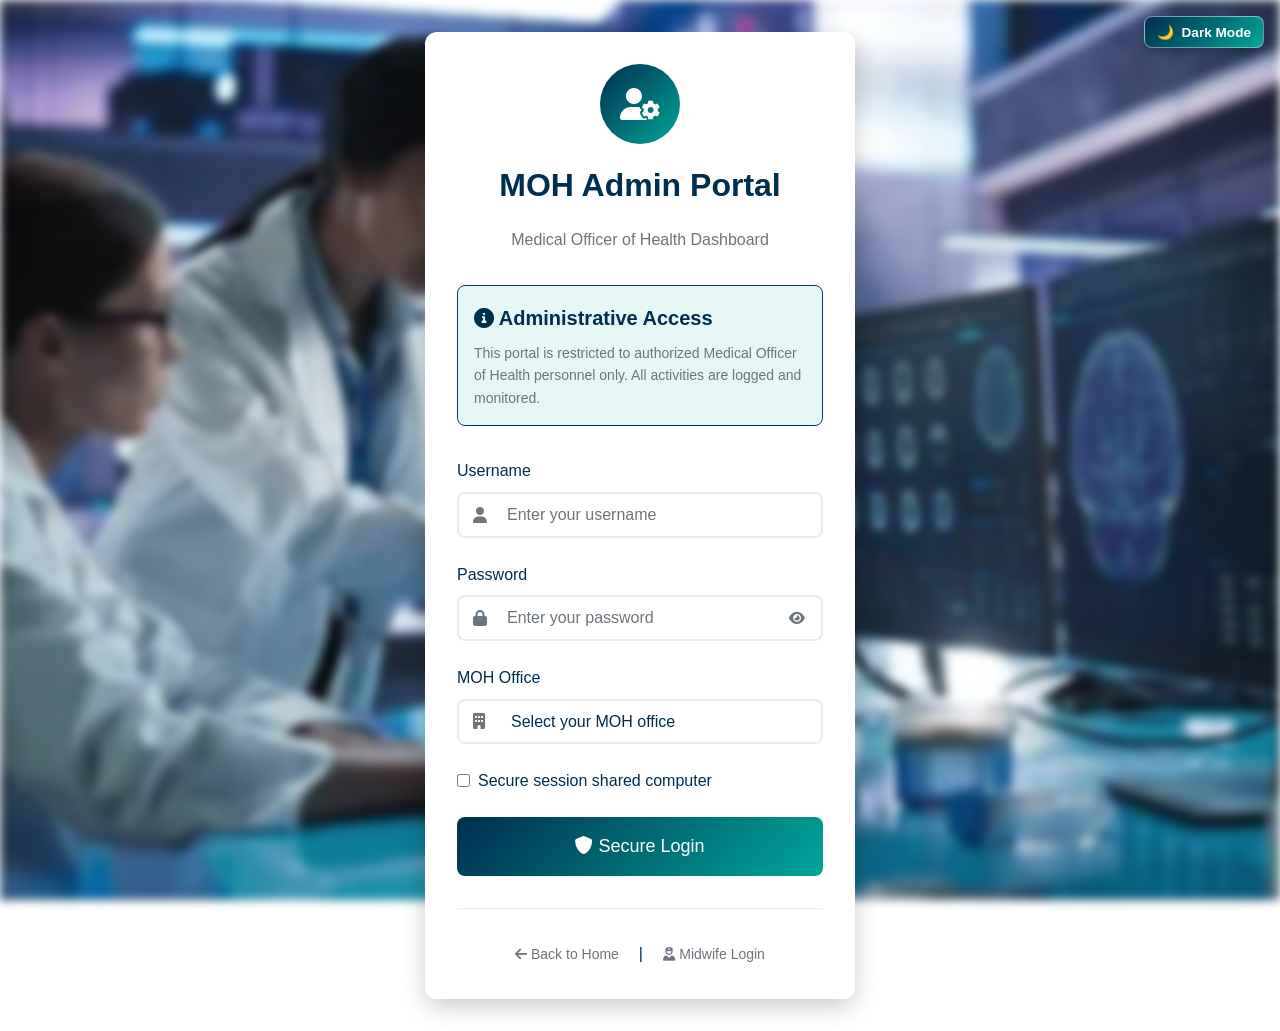
==== commit 2dfa2791: "midwifes feature with login feature" ====
--- a/admin-login.html
+++ b/admin-login.html
@@ -146,65 +146,112 @@
     </style>
 </head>
 <body class="auth-page">
+   
     <div class="login-container">
         <div class="login-card">
             <div class="login-header">
                 <div class="login-logo">
                     <i class="fas fa-user-cog"></i>
                 </div>
-                <h2 class="mb-2" style="color: var(--primary-blue);">MOH Admin Portal</h2>
-                <p style="color: var(--gray); margin-bottom: 0;">Medical Officer of Health Dashboard</p>
+
+                <h2 class="mb-2" style="color: var(--primary-blue);">
+                    MOH Admin Portal
+                </h2>
+
+                <p style="color: var(--gray); margin-bottom: 0;">
+                    Medical Officer of Health Dashboard
+                </p>
             </div>
 
             <div class="admin-notice">
-                <h5><i class="fas fa-info-circle"></i> Administrative Access</h5>
-                <p>This portal is restricted to authorized Medical Officer of Health (MOH) personnel only. All activities are logged and monitored.</p>
+                <h5>
+                    <i class="fas fa-info-circle"></i> Administrative Access
+                </h5>
+                <p>
+                    This portal is restricted to authorized Medical Officer of Health personnel only.
+                    All activities are logged and monitored.
+                </p>
             </div>
 
             <form id="adminLoginForm">
                 <div class="form-group">
                     <label for="admin_username" class="form-label">Username</label>
+
                     <div class="input-group">
                         <i class="fas fa-user input-icon"></i>
-                        <input type="text" class="form-control" id="admin_username" name="username" 
-                               placeholder="Enter your username" required>
+
+                        <input
+                            type="text"
+                            class="form-control"
+                            id="admin_username"
+                            name="username"
+                            placeholder="Enter your username"
+                            required
+                        >
                     </div>
+
                     <div class="error-message" id="username_error"></div>
                 </div>
 
                 <div class="form-group">
                     <label for="admin_password" class="form-label">Password</label>
+
                     <div class="input-group">
                         <i class="fas fa-lock input-icon"></i>
-                        <input type="password" class="form-control" id="admin_password" name="password" 
-                               placeholder="Enter your password" required>
-                        <button type="button" class="password-toggle">
+
+                        <input
+                            type="password"
+                            class="form-control"
+                            id="admin_password"
+                            name="password"
+                            placeholder="Enter your password"
+                            required
+                        >
+
+                        <button
+                            type="button"
+                            class="password-toggle"
+                            onclick="togglePassword('admin_password')"
+                        >
                             <i class="fas fa-eye"></i>
                         </button>
                     </div>
-                    <div class="forgot-password">
-                        <a href="#" id="forgot-password-link">Forgot Password?</a>
-                    </div>
+
                     <div class="error-message" id="password_error"></div>
                 </div>
 
                 <div class="form-group">
                     <label for="moh_office" class="form-label">MOH Office</label>
+
                     <div class="input-group">
                         <i class="fas fa-building input-icon"></i>
-                        <select class="form-control form-select" id="moh_office" name="moh_office" required>
-                            <option value="">Select your MOH office</option>
-                            <option value="colombo_01">MOH Colombo 01</option>
-                            <option value="gampaha">MOH Gampaha</option>
+
+                        <select
+                            class="form-control form-select"
+                            id="moh_office"
+                            name="moh_office"
+                            required
+                        >
+                            <option value="">Loading MOH offices...</option>
                         </select>
                     </div>
+
                     <div class="error-message" id="moh_office_error"></div>
                 </div>
 
                 <div class="form-group">
                     <div class="form-check">
-                        <input type="checkbox" class="form-check-input" id="secure_session" name="secure_session">
-                        <label for="secure_session" class="form-check-label">Secure session (shared computer)</label>
+                        <input
+                            type="checkbox"
+                            class="form-check-input"
+                            id="secure_session"
+                            name="secure_session"
+                            value="1"
+                        >
+
+                        <label for="secure_session" class="form-check-label">
+                            Secure session shared computer
+                        </label>
                     </div>
                 </div>
 
@@ -221,7 +268,9 @@
                 <a href="index.html">
                     <i class="fas fa-arrow-left"></i> Back to Home
                 </a>
+
                 <span style="margin: 0 1rem;">|</span>
+
                 <a href="midwife-login.html">
                     <i class="fas fa-user-nurse"></i> Midwife Login
                 </a>
@@ -234,37 +283,58 @@
         <div class="modal-content">
             <div class="modal-header">
                 <h4>Admin Password Reset</h4>
+
                 <button type="button" class="modal-close" onclick="closeForgotPasswordModal()">
                     <i class="fas fa-times"></i>
                 </button>
             </div>
+
             <div class="alert alert-info">
                 <i class="fas fa-exclamation-circle"></i>
-                <strong>Security Notice:</strong> Admin password reset requests require approval from the system administrator.
-            </div>
+                <strong>Security Notice:</strong>
+                Admin password reset requests require approval from the system administrator.
+            </div>
+
             <form id="forgotPasswordForm">
                 <div class="form-group">
                     <label for="reset_username" class="form-label">Username</label>
-                    <input type="text" class="form-control" id="reset_username" name="username" 
-                           placeholder="Enter your username" required>
-                </div>
+
+                    <input
+                        type="text"
+                        class="form-control"
+                        id="reset_username"
+                        name="username"
+                        placeholder="Enter your username"
+                        required
+                    >
+                </div>
+
                 <div class="form-group">
                     <label for="reset_email" class="form-label">Official Email</label>
-                    <input type="email" class="form-control" id="reset_email" name="email" 
-                           placeholder="Enter your official email address" required>
-                </div>
+
+                    <input
+                        type="email"
+                        class="form-control"
+                        id="reset_email"
+                        name="email"
+                        placeholder="Enter your official email address"
+                        required
+                    >
+                </div>
+
                 <div class="form-group">
                     <label for="reset_moh_office" class="form-label">MOH Office</label>
-                    <select class="form-control form-select" id="reset_moh_office" name="moh_office" required>
-                        <option value="">Select your MOH office</option>
-                        <option value="colombo_01">MOH Colombo 01</option>
-                        <option value="colombo_02">MOH Colombo 02</option>
-                        <option value="gampaha">MOH Gampaha</option>
-                        <option value="kalutara">MOH Kalutara</option>
-                        <option value="kandy">MOH Kandy</option>
-                        <!-- Add other MOH offices as needed -->
+
+                    <select
+                        class="form-control form-select"
+                        id="reset_moh_office"
+                        name="moh_office"
+                        required
+                    >
+                        <option value="">Loading MOH offices...</option>
                     </select>
                 </div>
+
                 <div class="form-group">
                     <button type="submit" class="btn btn-warning w-100">
                         <i class="fas fa-paper-plane"></i> Submit Reset Request
@@ -275,208 +345,9 @@
     </div>
 
     <script src="js/page-transitions.js"></script>
-    <script src="js/auth.js"></script>
     <script src="js/theme-toggle.js"></script>
-    <script>
-        // Initialize admin login
-        document.addEventListener('DOMContentLoaded', function() {
-            initializeAdminLogin();
-        });
-
-        function initializeAdminLogin() {
-            const form = document.getElementById('adminLoginForm');
-            const forgotPasswordLink = document.getElementById('forgot-password-link');
-
-            form.addEventListener('submit', handleAdminLogin);
-            forgotPasswordLink.addEventListener('click', function(e) {
-                e.preventDefault();
-                showForgotPasswordModal();
-            });
-        }
-
-        function handleAdminLogin(e) {
-            e.preventDefault();
-            
-            const formData = new FormData(e.target);
-            const username = formData.get('username');
-            const password = formData.get('password');
-            const mohOffice = formData.get('moh_office');
-
-            // Clear previous errors
-            clearErrors();
-
-            // Validate inputs
-            if (!validateAdminLogin(username, password, mohOffice)) {
-                return;
-            }
-
-            // Show loading state
-            const submitBtn = e.target.querySelector('button[type="submit"]');
-            const originalText = submitBtn.innerHTML;
-            submitBtn.innerHTML = '<i class="fas fa-spinner fa-spin"></i> Authenticating...';
-            submitBtn.disabled = true;
-
-            // Client-side authentication with predefined credentials
-            setTimeout(() => {
-                const validCredentials = [
-                    { username: 'admin001', password: 'admin123456', mohOffice: 'colombo_01', mohOfficeName: 'MOH Colombo 01', name: 'Dr. Sarah Johnson', email: 'sarah.johnson@health.gov.lk' },
-                    { username: 'admin002', password: 'admin123456', mohOffice: 'gampaha', mohOfficeName: 'MOH Gampaha', name: 'Dr. Kumara Silva', email: 'kumara.silva@health.gov.lk' }
-                ];
-
-                // Enhanced debug logging
-                console.log('=== LOGIN DEBUG ===');
-                console.log('Username:', username, '(type:', typeof username, ', length:', username?.length, ')');
-                console.log('Password:', password, '(type:', typeof password, ', length:', password?.length, ')');
-                console.log('MOH Office:', mohOffice, '(type:', typeof mohOffice, ', length:', mohOffice?.length, ')');
-                console.log('Valid credentials:', validCredentials);
-                
-                // Check each credential individually
-                validCredentials.forEach((cred, index) => {
-                    console.log(`Credential ${index}:`);
-                    console.log('  Username match:', cred.username === username, `(${cred.username} === ${username})`);
-                    console.log('  Password match:', cred.password === password, `(${cred.password} === ${password})`);
-                    console.log('  MOH Office match:', cred.mohOffice === mohOffice, `(${cred.mohOffice} === ${mohOffice})`);
-                });
-                
-                const validUser = validCredentials.find(cred => 
-                    cred.username === username && 
-                    cred.password === password && 
-                    cred.mohOffice === mohOffice
-                );
-
-                console.log('Found valid user:', validUser);
-
-                if (validUser) {
-                    // Store admin data
-                    const adminData = {
-                        id: validUser.username,
-                        name: validUser.name,
-                        email: validUser.email,
-                        username: validUser.username,
-                        mohOffice: validUser.mohOfficeName,
-                        role: 'admin',
-                        loginTime: new Date().toISOString()
-                    };
-                    localStorage.setItem('admin_user', JSON.stringify(adminData));
-                    
-                    // Show success message briefly
-                    submitBtn.innerHTML = '<i class="fas fa-check"></i> Success!';
-                    
-                    // Redirect to admin dashboard
-                    setTimeout(() => {
-                        window.location.href = 'admin/dashboard.php';
-                    }, 500);
-                } else {
-                    showError('Invalid username, password, or MOH office. Please check your credentials.');
-                    submitBtn.innerHTML = originalText;
-                    submitBtn.disabled = false;
-                }
-            }, 1000); // Simulate network delay
-        }
-
-        function validateAdminLogin(username, password, mohOffice) {
-            let isValid = true;
-
-            if (!username || username.length < 3) {
-                showFieldError('username_error', 'Username must be at least 3 characters');
-                isValid = false;
-            }
-
-            if (!password || password.length < 6) {
-                showFieldError('password_error', 'Password must be at least 6 characters');
-                isValid = false;
-            }
-
-            if (!mohOffice) {
-                showFieldError('moh_office_error', 'Please select your MOH office');
-                isValid = false;
-            }
-
-            return isValid;
-        }
-
-        function togglePassword(inputId) {
-            console.log('togglePassword called with inputId:', inputId);
-            
-            const input = document.getElementById(inputId);
-            if (!input) {
-                console.error('Input not found:', inputId);
-                return;
-            }
-            
-            const inputGroup = input.parentNode;
-            const button = inputGroup.querySelector('.password-toggle');
-            if (!button) {
-                console.error('Button not found');
-                return;
-            }
-            
-            const icon = button.querySelector('i');
-            if (!icon) {
-                console.error('Icon not found');
-                return;
-            }
-            
-            console.log('Current input type:', input.type);
-            
-            if (input.type === 'password') {
-                input.type = 'text';
-                icon.classList.remove('fa-eye');
-                icon.classList.add('fa-eye-slash');
-                console.log('Changed to text, icon should be eye-slash');
-            } else {
-                input.type = 'password';
-                icon.classList.remove('fa-eye-slash');
-                icon.classList.add('fa-eye');
-                console.log('Changed to password, icon should be eye');
-            }
-        }
-
-        function showForgotPasswordModal() {
-            document.getElementById('forgotPasswordModal').classList.add('show');
-        }
-
-        function closeForgotPasswordModal() {
-            document.getElementById('forgotPasswordModal').classList.remove('show');
-        }
-
-        function showError(message) {
-            const errorDiv = document.getElementById('login-error');
-            errorDiv.textContent = message;
-            errorDiv.style.display = 'block';
-        }
-
-        function showFieldError(elementId, message) {
-            const errorDiv = document.getElementById(elementId);
-            errorDiv.textContent = message;
-        }
-
-        function clearErrors() {
-            document.getElementById('login-error').style.display = 'none';
-            document.getElementById('username_error').textContent = '';
-            document.getElementById('password_error').textContent = '';
-            document.getElementById('moh_office_error').textContent = '';
-        }
-
-        // Handle forgot password form
-        document.getElementById('forgotPasswordForm').addEventListener('submit', function(e) {
-            e.preventDefault();
-            
-            const formData = new FormData(e.target);
-            
-            // Simulate API call
-            setTimeout(() => {
-                alert('Password reset request submitted. System administrator will review and respond within 24 hours.');
-                closeForgotPasswordModal();
-            }, 1000);
-        });
-
-        // Close modal when clicking outside
-        document.getElementById('forgotPasswordModal').addEventListener('click', function(e) {
-            if (e.target === this) {
-                closeForgotPasswordModal();
-            }
-        });
-    </script>
+    <script src="js/admin/admin-login.js"></script>
+
+    
 </body>
 </html>
